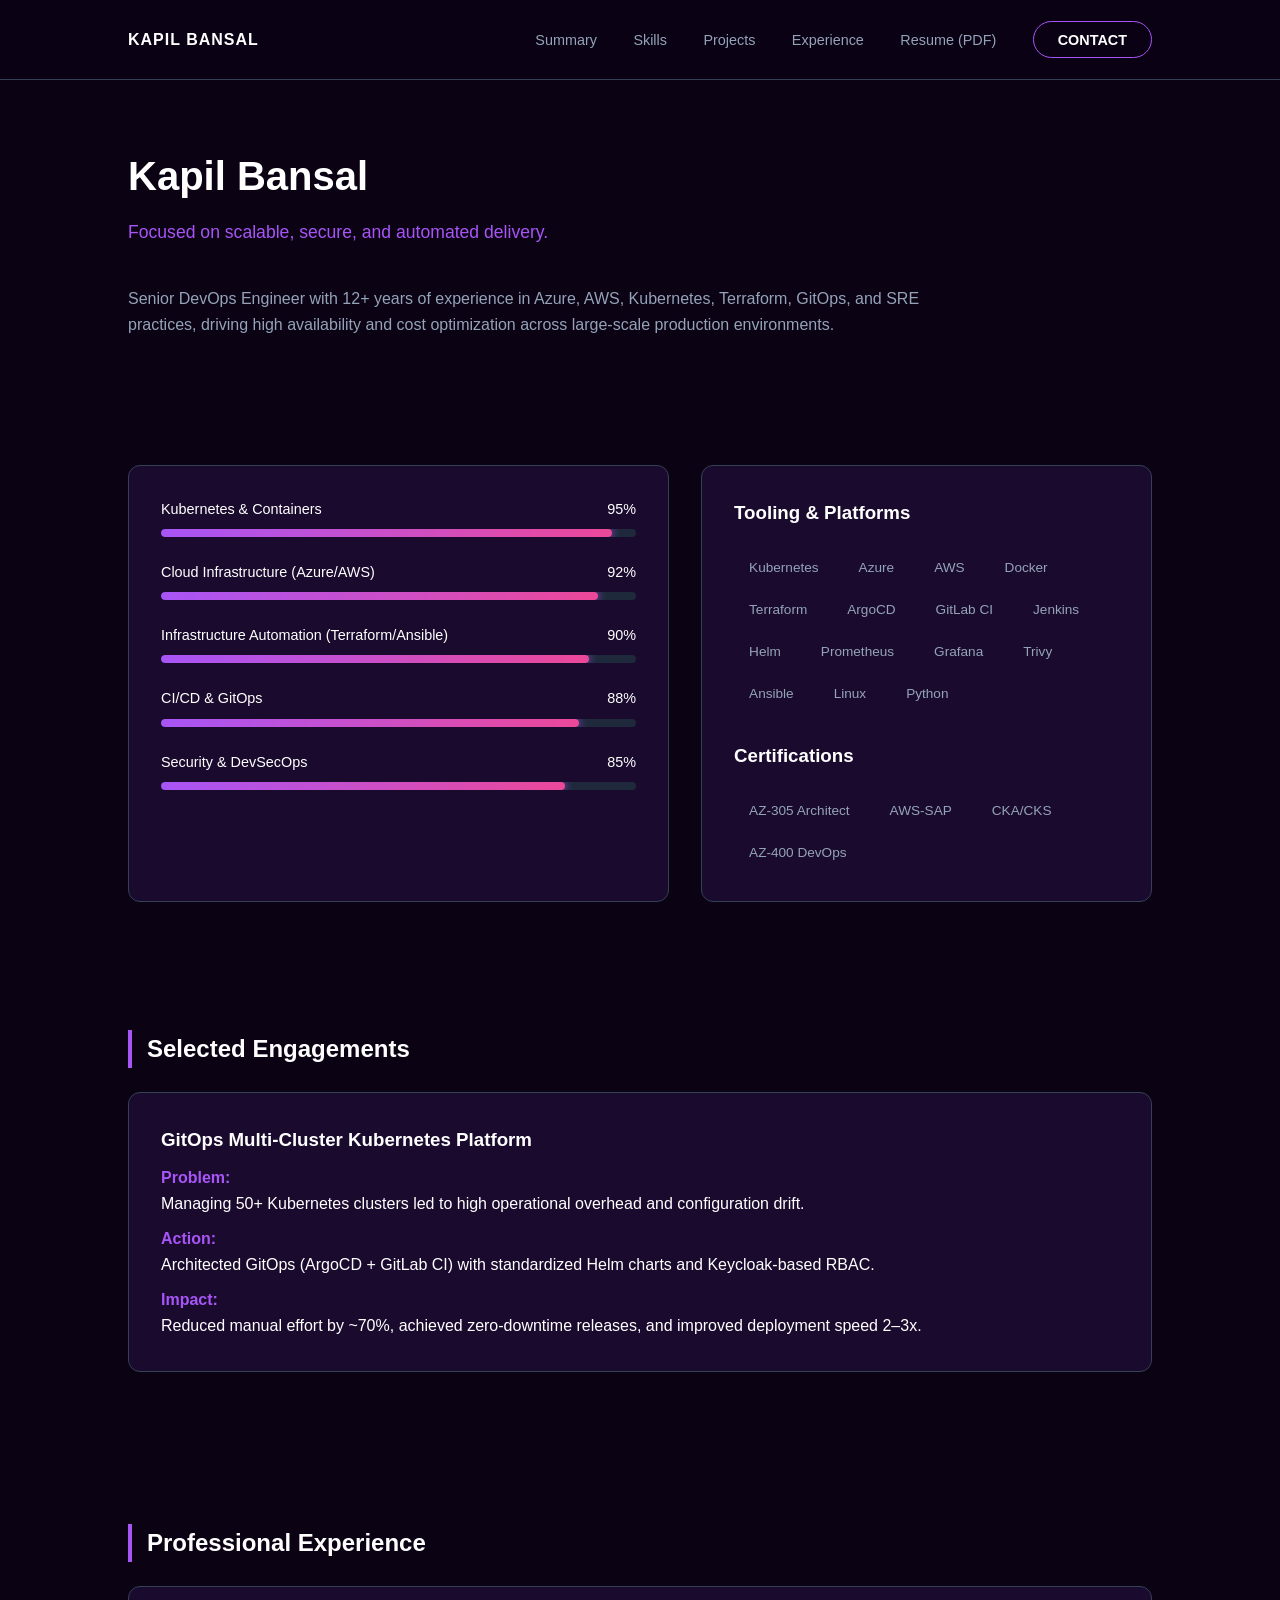
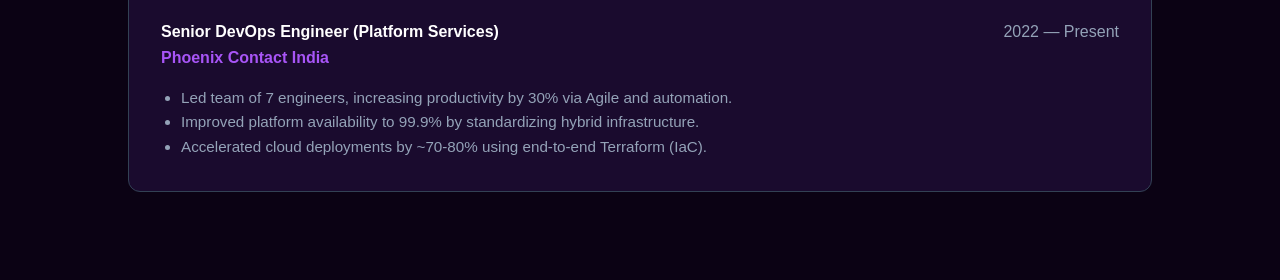
==== index.html @ 5fe54c6f "Update index.html" ====
<!DOCTYPE html>
<html lang="en">
<head>
    <meta charset="UTF-8">
    <meta name="viewport" content="width=device-width, initial-scale=1.0">
    <title>Kapil Bansal | Senior DevOps Portfolio</title>
    <style>
        :root {
            --bg: #0b0214; /* Deep Purple Black */
            --card-bg: #1a0b2e;
            --accent: #a855f7; /* Vibrant Purple */
            --text: #ffffff;
            --muted: #94a3b8;
            --border: #334155;
            --bar-bg: #1e293b;
        }

        * { box-sizing: border-box; margin: 0; padding: 0; }
        html { scroll-behavior: smooth; }
        body { font-family: 'Segoe UI', Roboto, Helvetica, sans-serif; background-color: var(--bg); color: var(--text); line-height: 1.6; padding-top: 80px; }

        /* Navigation */
        nav { 
            position: fixed; top: 0; width: 100%; height: 80px; 
            background: rgba(11, 2, 20, 0.8); border-bottom: 1px solid var(--border);
            display: flex; justify-content: space-between; align-items: center;
            padding: 0 10%; z-index: 1000; backdrop-filter: blur(10px);
        }
        .nav-links a { text-decoration: none; color: var(--muted); margin-left: 2rem; font-size: 0.9rem; transition: 0.3s; }
        .nav-links a:hover { color: var(--accent); }
        .contact-btn { border: 1px solid var(--accent); color: white !important; padding: 0.6rem 1.5rem; border-radius: 50px; font-weight: 600; text-decoration: none; }

        section { padding: 4rem 10%; max-width: 1400px; margin: auto; }

        /* Hero */
        .hero h1 { font-size: 2.5rem; font-weight: 700; margin-bottom: 10px; }
        .hero p { color: var(--accent); font-size: 1.1rem; margin-bottom: 40px; }

        /* Skills Dashboard Layout */
        .skills-container { display: grid; grid-template-columns: 1.2fr 1fr; gap: 2rem; }
        
        /* Progress Bars */
        .skill-box { background: var(--card-bg); padding: 2rem; border-radius: 12px; border: 1px solid var(--border); }
        .skill-item { margin-bottom: 1.5rem; }
        .skill-label { display: flex; justify-content: space-between; margin-bottom: 8px; font-size: 0.9rem; }
        .progress-bg { background: var(--bar-bg); height: 8px; border-radius: 10px; width: 100%; overflow: hidden; }
        .progress-fill { background: linear-gradient(90deg, var(--accent), #ec4899); height: 100%; border-radius: 10px; box-shadow: 0 0 10px var(--accent); }

        /* Tooling Cloud */
        .tooling-box { background: var(--card-bg); padding: 2rem; border-radius: 12px; border: 1px solid var(--border); }
        .tool-grid { display: flex; flex-wrap: wrap; gap: 10px; margin-top: 1.5rem; }
        .tool-tag { padding: 5px 15px; border-radius: 4px; font-size: 0.85rem; color: var(--muted); }

        /* Experience & Projects */
        .section-title { font-size: 1.5rem; margin-bottom: 1.5rem; border-left: 4px solid var(--accent); padding-left: 15px; }
        .card { background: var(--card-bg); border: 1px solid var(--border); padding: 2rem; border-radius: 12px; margin-bottom: 1.5rem; }
        .exp-header { display: flex; justify-content: space-between; align-items: baseline; }
        .company { color: var(--accent); font-weight: 600; margin-bottom: 1rem; display: block; }
        .pai-label { font-weight: bold; color: var(--accent); margin-top: 10px; display: block; }

        /* Modal / Contact Overlay */
        .modal { position: fixed; top: 0; left: 0; width: 100%; height: 100%; background: rgba(0,0,0,0.9); display: none; z-index: 2000; align-items: center; justify-content: center; backdrop-filter: blur(5px); }
        .modal:target { display: flex; }
        .modal-content { background: var(--card-bg); padding: 3rem; border-radius: 20px; border: 1px solid var(--accent); text-align: center; }
        .close-btn { color: white; text-decoration: none; font-size: 2rem; position: absolute; top: 20px; right: 20px; }

        @media (max-width: 900px) { .skills-container { grid-template-columns: 1fr; } }
    </style>
</head>
<body>

    <nav>
        <div class="nav-brand" style="font-weight: 800; letter-spacing: 1px;">KAPIL BANSAL</div>
        <div class="nav-links">
            <a href="#summary">Summary</a>
            <a href="#skills">Skills</a>
            <a href="#projects">Projects</a>
            <a href="#experience">Experience</a>
            <a href="./Kapil_DevOps_Resume_Apr26.pdf" download>Resume (PDF)</a>
            <a href="#contact" class="contact-btn">CONTACT</a>
        </div>
    </nav>

    <section id="summary" class="hero">
        <h1>Kapil Bansal</h1>
        <p>Focused on scalable, secure, and automated delivery.</p>
        <div style="max-width: 800px; color: var(--muted);">
            Senior DevOps Engineer with 12+ years of experience in Azure, AWS, Kubernetes, Terraform, GitOps, and SRE practices, driving high availability and cost optimization across large-scale production environments.
        </div>
    </section>

    <section id="skills">
        <div class="skills-container">
            <!-- Skill Bars -->
            <div class="skill-box">
                <div class="skill-item">
                    <div class="skill-label"><span>Kubernetes & Containers</span><span>95%</span></div>
                    <div class="progress-bg"><div class="progress-fill" style="width: 95%;"></div></div>
                </div>
                <div class="skill-item">
                    <div class="skill-label"><span>Cloud Infrastructure (Azure/AWS)</span><span>92%</span></div>
                    <div class="progress-bg"><div class="progress-fill" style="width: 92%;"></div></div>
                </div>
                <div class="skill-item">
                    <div class="skill-label"><span>Infrastructure Automation (Terraform/Ansible)</span><span>90%</span></div>
                    <div class="progress-bg"><div class="progress-fill" style="width: 90%;"></div></div>
                </div>
                <div class="skill-item">
                    <div class="skill-label"><span>CI/CD & GitOps</span><span>88%</span></div>
                    <div class="progress-bg"><div class="progress-fill" style="width: 88%;"></div></div>
                </div>
                <div class="skill-item">
                    <div class="skill-label"><span>Security & DevSecOps</span><span>85%</span></div>
                    <div class="progress-bg"><div class="progress-fill" style="width: 85%;"></div></div>
                </div>
            </div>

            <!-- Tooling & Platforms -->
            <div class="tooling-box">
                <h3>Tooling & Platforms</h3>
                <div class="tool-grid">
                    <span class="tool-tag">Kubernetes</span> <span class="tool-tag">Azure</span> <span class="tool-tag">AWS</span>
                    <span class="tool-tag">Docker</span> <span class="tool-tag">Terraform</span> <span class="tool-tag">ArgoCD</span>
                    <span class="tool-tag">GitLab CI</span> <span class="tool-tag">Jenkins</span> <span class="tool-tag">Helm</span>
                    <span class="tool-tag">Prometheus</span> <span class="tool-tag">Grafana</span> <span class="tool-tag">Trivy</span>
                    <span class="tool-tag">Ansible</span> <span class="tool-tag">Linux</span> <span class="tool-tag">Python</span>
                </div>
                <h3 style="margin-top: 2rem;">Certifications</h3>
                <div class="tool-grid">
                    <span class="tool-tag">AZ-305 Architect</span> <span class="tool-tag">AWS-SAP</span>
                    <span class="tool-tag">CKA/CKS</span> <span class="tool-tag">AZ-400 DevOps</span>
                </div>
            </div>
        </div>
    </section>

    <section id="projects">
        <h2 class="section-title">Selected Engagements</h2>
        <div class="card">
            <h3>GitOps Multi-Cluster Kubernetes Platform</h3>
            <span class="pai-label">Problem:</span> Managing 50+ Kubernetes clusters led to high operational overhead and configuration drift.
            <span class="pai-label">Action:</span> Architected GitOps (ArgoCD + GitLab CI) with standardized Helm charts and Keycloak-based RBAC.
            <span class="pai-label">Impact:</span> Reduced manual effort by ~70%, achieved zero-downtime releases, and improved deployment speed 2–3x.
        </div>
    </section>

    <section id="experience">
        <h2 class="section-title">Professional Experience</h2>
        <div class="card">
            <div class="exp-header">
                <strong>Senior DevOps Engineer (Platform Services)</strong>
                <span style="color: var(--muted);">2022 — Present</span>
            </div>
            <span class="company">Phoenix Contact India</span>
            <ul style="margin-left: 20px; color: var(--muted); font-size: 0.95rem;">
                <li>Led team of 7 engineers, increasing productivity by 30% via Agile and automation.</li>
                <li>Improved platform availability to 99.9% by standardizing hybrid infrastructure.</li>
                <li>Accelerated cloud deployments by ~70-80% using end-to-end Terraform (IaC).</li>
            </ul>
        </div>
    </section>

    <!-- Contact Modal -->
    <div id="contact" class="modal">
        <div class="modal-content">
            <a href="#skills" class="close-btn">&times;</a>
            <h2 style="margin-bottom: 1.5rem;">Contact Details</h2>
            <p>Email: <a href="mailto:Kapilbansal380@gmail.com" style="color: var(--accent);">Kapilbansal380@gmail.com</a></p>
            <p>Phone: <a href="tel:+919999621736" style="color: var(--accent);">+91 99996 21736</a></p>
            <p>LinkedIn: <a href="https://linkedin.com" target="_blank" style="color: var(--accent);">View Profile</a></p>
        </div>
    </div>

</body>
</html>
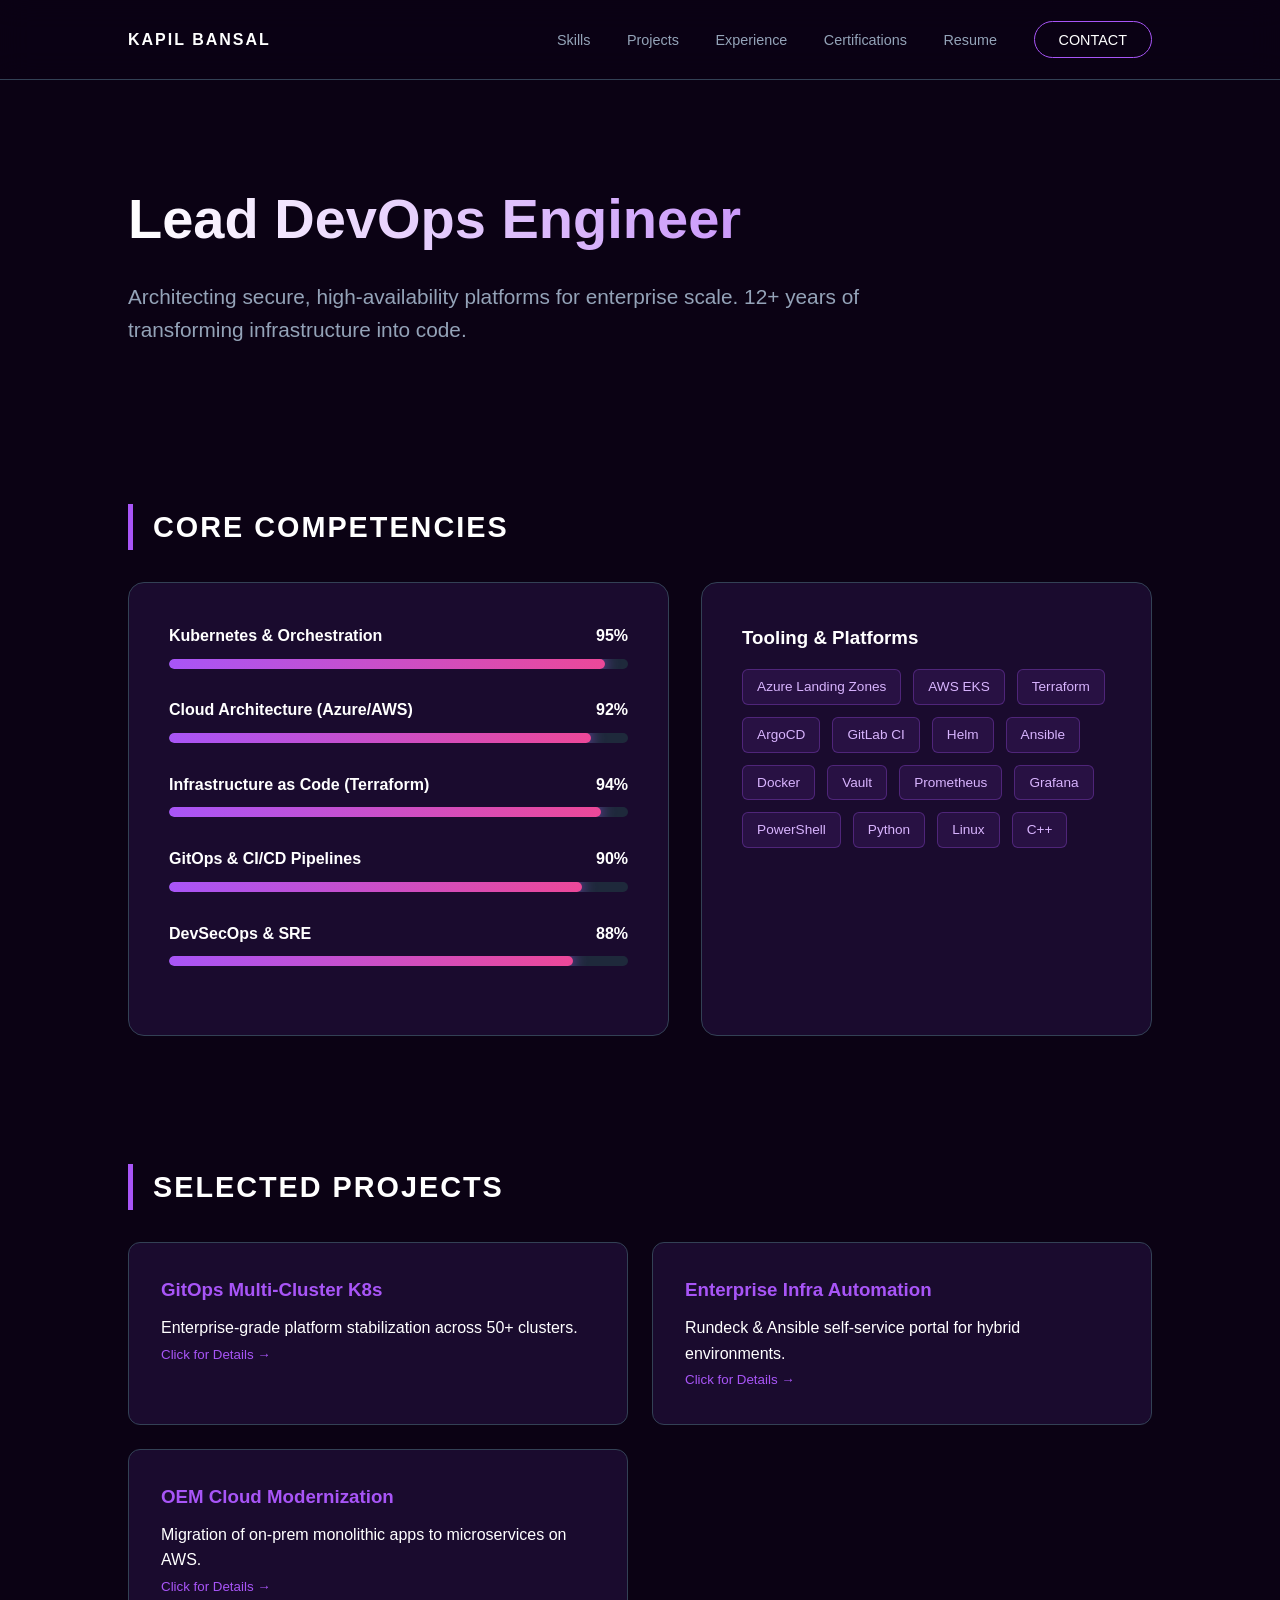
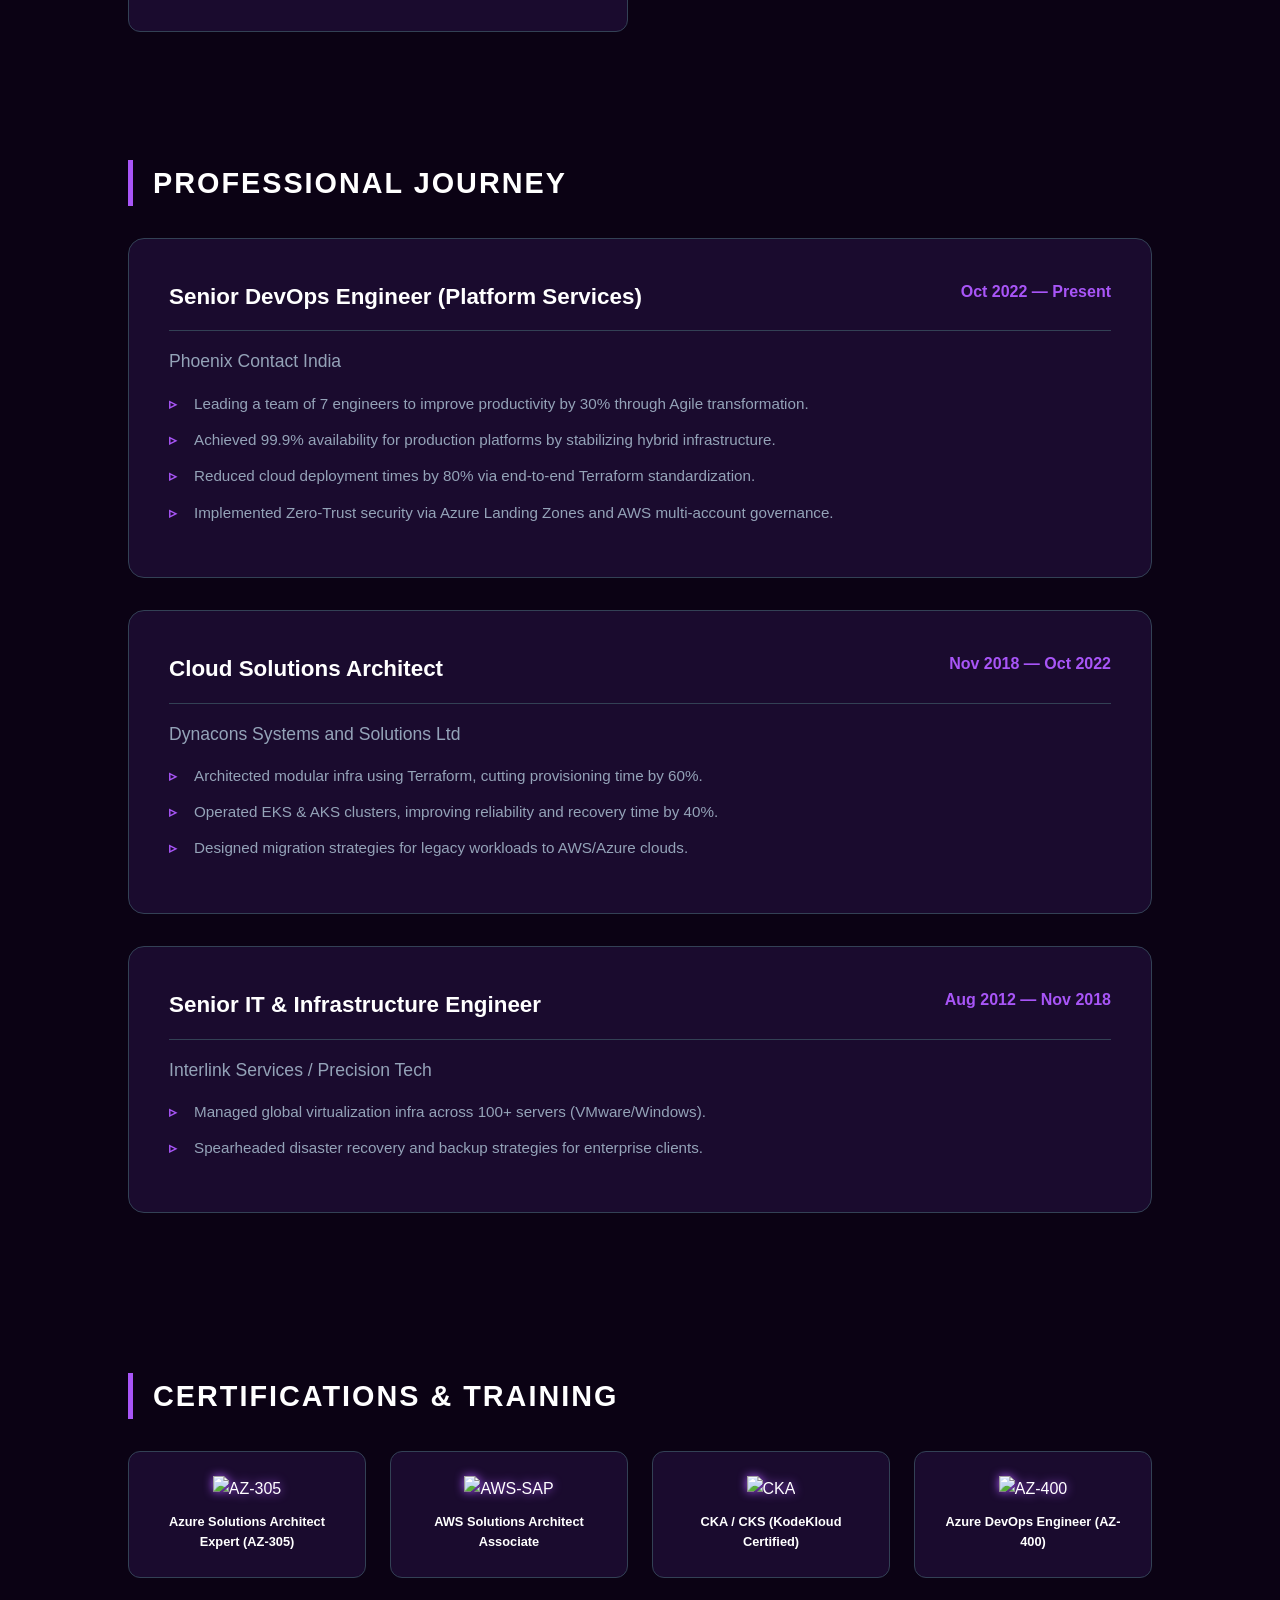
==== commit 5aa08728: "Update index.html" ====
--- a/index.html
+++ b/index.html
@@ -3,12 +3,12 @@
 <head>
     <meta charset="UTF-8">
     <meta name="viewport" content="width=device-width, initial-scale=1.0">
-    <title>Kapil Bansal | Senior DevOps Portfolio</title>
+    <title>Kapil Bansal | Senior DevOps Engineer Portfolio</title>
     <style>
         :root {
-            --bg: #0b0214; /* Deep Purple Black */
+            --bg: #0b0214;
             --card-bg: #1a0b2e;
-            --accent: #a855f7; /* Vibrant Purple */
+            --accent: #a855f7;
             --text: #ffffff;
             --muted: #94a3b8;
             --border: #334155;
@@ -17,159 +17,300 @@
 
         * { box-sizing: border-box; margin: 0; padding: 0; }
         html { scroll-behavior: smooth; }
-        body { font-family: 'Segoe UI', Roboto, Helvetica, sans-serif; background-color: var(--bg); color: var(--text); line-height: 1.6; padding-top: 80px; }
-
-        /* Navigation */
+        body { font-family: 'Segoe UI', Roboto, sans-serif; background-color: var(--bg); color: var(--text); line-height: 1.6; padding-top: 80px; overflow-x: hidden; }
+
+        /* Navbar */
         nav { 
             position: fixed; top: 0; width: 100%; height: 80px; 
-            background: rgba(11, 2, 20, 0.8); border-bottom: 1px solid var(--border);
+            background: rgba(11, 2, 20, 0.9); border-bottom: 1px solid var(--border);
             display: flex; justify-content: space-between; align-items: center;
-            padding: 0 10%; z-index: 1000; backdrop-filter: blur(10px);
-        }
-        .nav-links a { text-decoration: none; color: var(--muted); margin-left: 2rem; font-size: 0.9rem; transition: 0.3s; }
+            padding: 0 10%; z-index: 1000; backdrop-filter: blur(15px);
+        }
+        .nav-links a { text-decoration: none; color: var(--muted); margin-left: 2rem; font-size: 0.9rem; transition: 0.3s; font-weight: 500; }
         .nav-links a:hover { color: var(--accent); }
-        .contact-btn { border: 1px solid var(--accent); color: white !important; padding: 0.6rem 1.5rem; border-radius: 50px; font-weight: 600; text-decoration: none; }
+        .contact-btn { border: 1px solid var(--accent); color: white !important; padding: 0.6rem 1.5rem; border-radius: 50px; font-weight: 600; text-decoration: none; transition: 0.3s; }
+        .contact-btn:hover { background: var(--accent); box-shadow: 0 0 15px var(--accent); }
 
         section { padding: 4rem 10%; max-width: 1400px; margin: auto; }
+        .section-title { font-size: 1.8rem; margin-bottom: 2rem; border-left: 5px solid var(--accent); padding-left: 20px; text-transform: uppercase; letter-spacing: 2px; }
 
         /* Hero */
-        .hero h1 { font-size: 2.5rem; font-weight: 700; margin-bottom: 10px; }
-        .hero p { color: var(--accent); font-size: 1.1rem; margin-bottom: 40px; }
-
-        /* Skills Dashboard Layout */
+        .hero { min-height: 40vh; display: flex; flex-direction: column; justify-content: center; }
+        .hero h1 { font-size: 3.5rem; font-weight: 800; background: linear-gradient(to right, #fff, var(--accent)); -webkit-background-clip: text; -webkit-text-fill-color: transparent; }
+        .hero p { color: var(--muted); font-size: 1.3rem; max-width: 800px; margin-top: 1rem; }
+
+        /* Skills & Tooling (Exact UI from Image) */
         .skills-container { display: grid; grid-template-columns: 1.2fr 1fr; gap: 2rem; }
-        
-        /* Progress Bars */
-        .skill-box { background: var(--card-bg); padding: 2rem; border-radius: 12px; border: 1px solid var(--border); }
-        .skill-item { margin-bottom: 1.5rem; }
-        .skill-label { display: flex; justify-content: space-between; margin-bottom: 8px; font-size: 0.9rem; }
-        .progress-bg { background: var(--bar-bg); height: 8px; border-radius: 10px; width: 100%; overflow: hidden; }
-        .progress-fill { background: linear-gradient(90deg, var(--accent), #ec4899); height: 100%; border-radius: 10px; box-shadow: 0 0 10px var(--accent); }
-
-        /* Tooling Cloud */
-        .tooling-box { background: var(--card-bg); padding: 2rem; border-radius: 12px; border: 1px solid var(--border); }
-        .tool-grid { display: flex; flex-wrap: wrap; gap: 10px; margin-top: 1.5rem; }
-        .tool-tag { padding: 5px 15px; border-radius: 4px; font-size: 0.85rem; color: var(--muted); }
-
-        /* Experience & Projects */
-        .section-title { font-size: 1.5rem; margin-bottom: 1.5rem; border-left: 4px solid var(--accent); padding-left: 15px; }
-        .card { background: var(--card-bg); border: 1px solid var(--border); padding: 2rem; border-radius: 12px; margin-bottom: 1.5rem; }
-        .exp-header { display: flex; justify-content: space-between; align-items: baseline; }
-        .company { color: var(--accent); font-weight: 600; margin-bottom: 1rem; display: block; }
-        .pai-label { font-weight: bold; color: var(--accent); margin-top: 10px; display: block; }
-
-        /* Modal / Contact Overlay */
-        .modal { position: fixed; top: 0; left: 0; width: 100%; height: 100%; background: rgba(0,0,0,0.9); display: none; z-index: 2000; align-items: center; justify-content: center; backdrop-filter: blur(5px); }
-        .modal:target { display: flex; }
-        .modal-content { background: var(--card-bg); padding: 3rem; border-radius: 20px; border: 1px solid var(--accent); text-align: center; }
-        .close-btn { color: white; text-decoration: none; font-size: 2rem; position: absolute; top: 20px; right: 20px; }
-
-        @media (max-width: 900px) { .skills-container { grid-template-columns: 1fr; } }
+        .skill-box, .tooling-box { background: var(--card-bg); padding: 2.5rem; border-radius: 16px; border: 1px solid var(--border); transition: 0.3s; }
+        .skill-item { margin-bottom: 1.8rem; }
+        .skill-label { display: flex; justify-content: space-between; margin-bottom: 10px; font-weight: 600; }
+        .progress-bg { background: var(--bar-bg); height: 10px; border-radius: 20px; overflow: hidden; }
+        .progress-fill { background: linear-gradient(90deg, var(--accent), #ec4899); height: 100%; border-radius: 20px; width: 0; transition: width 1.5s cubic-bezier(0.1, 0.5, 0.5, 1); box-shadow: 0 0 15px var(--accent); }
+        .tool-grid { display: flex; flex-wrap: wrap; gap: 12px; margin-top: 1rem; }
+        .tool-tag { padding: 6px 14px; background: rgba(168, 85, 247, 0.1); border: 1px solid rgba(168, 85, 247, 0.3); border-radius: 6px; font-size: 0.85rem; color: #d8b4fe; }
+
+        /* Certification Badges */
+        .cert-badge-grid { display: grid; grid-template-columns: repeat(auto-fit, minmax(150px, 1fr)); gap: 1.5rem; margin-top: 2rem; }
+        .cert-card { background: var(--card-bg); border: 1px solid var(--border); padding: 1.5rem; border-radius: 12px; text-align: center; transition: 0.3s; }
+        .cert-card:hover { border-color: var(--accent); transform: translateY(-5px); }
+        .cert-card img { width: 80px; height: 80px; margin-bottom: 10px; object-fit: contain; filter: drop-shadow(0 0 5px var(--accent)); }
+        .cert-card p { font-size: 0.8rem; font-weight: 700; }
+
+        /* Projects List */
+        .project-list { display: grid; grid-template-columns: repeat(auto-fit, minmax(350px, 1fr)); gap: 1.5rem; }
+        .project-card { background: var(--card-bg); border: 1px solid var(--border); padding: 2rem; border-radius: 12px; cursor: pointer; transition: 0.3s; }
+        .project-card:hover { border-color: var(--accent); background: rgba(168, 85, 247, 0.05); }
+        .project-card h3 { color: var(--accent); margin-bottom: 10px; }
+
+        /* Experience */
+        .exp-item { background: var(--card-bg); border: 1px solid var(--border); padding: 2.5rem; border-radius: 16px; margin-bottom: 2rem; }
+        .exp-header { display: flex; justify-content: space-between; flex-wrap: wrap; border-bottom: 1px solid var(--border); padding-bottom: 1rem; margin-bottom: 1rem; }
+        .exp-role { font-size: 1.4rem; font-weight: 700; color: #fff; }
+        .exp-date { color: var(--accent); font-weight: 600; }
+        .exp-company { font-size: 1.1rem; color: var(--muted); margin-bottom: 1rem; display: block; }
+        .exp-bullets { list-style: none; }
+        .exp-bullets li { position: relative; padding-left: 25px; margin-bottom: 12px; color: var(--muted); font-size: 0.95rem; }
+        .exp-bullets li::before { content: "▹"; position: absolute; left: 0; color: var(--accent); font-weight: bold; }
+
+        /* Project Detailed Modal */
+        .modal { position: fixed; top: 0; left: 0; width: 100%; height: 100%; background: rgba(0,0,0,0.95); display: none; z-index: 2000; align-items: center; justify-content: center; backdrop-filter: blur(10px); }
+        .modal.active { display: flex; }
+        .modal-content { background: var(--card-bg); width: 90%; max-width: 800px; padding: 4rem; border-radius: 24px; border: 1px solid var(--accent); position: relative; max-height: 90vh; overflow-y: auto; }
+        .close-btn { position: absolute; top: 30px; right: 30px; font-size: 2.5rem; color: var(--muted); cursor: pointer; transition: 0.3s; }
+        .close-btn:hover { color: #fff; }
+        .pai-box { margin-top: 2rem; }
+        .pai-tag { font-weight: 800; color: var(--accent); text-transform: uppercase; font-size: 0.8rem; letter-spacing: 1px; display: block; margin-top: 1.5rem; }
+
+        @media (max-width: 900px) { .skills-container { grid-template-columns: 1fr; } .hero h1 { font-size: 2.5rem; } }
     </style>
 </head>
 <body>
 
     <nav>
-        <div class="nav-brand" style="font-weight: 800; letter-spacing: 1px;">KAPIL BANSAL</div>
+        <div class="nav-brand" style="font-weight: 900; letter-spacing: 2px; color: #fff;">KAPIL BANSAL</div>
         <div class="nav-links">
-            <a href="#summary">Summary</a>
             <a href="#skills">Skills</a>
             <a href="#projects">Projects</a>
             <a href="#experience">Experience</a>
-            <a href="./Kapil_DevOps_Resume_Apr26.pdf" download>Resume (PDF)</a>
-            <a href="#contact" class="contact-btn">CONTACT</a>
+            <a href="#certs">Certifications</a>
+            <a href="./Kapil_DevOps_Resume_Apr26.pdf" download>Resume</a>
+            <a href="#contact" class="contact-btn" onclick="toggleModal('contact-modal')">CONTACT</a>
         </div>
     </nav>
 
-    <section id="summary" class="hero">
-        <h1>Kapil Bansal</h1>
-        <p>Focused on scalable, secure, and automated delivery.</p>
-        <div style="max-width: 800px; color: var(--muted);">
-            Senior DevOps Engineer with 12+ years of experience in Azure, AWS, Kubernetes, Terraform, GitOps, and SRE practices, driving high availability and cost optimization across large-scale production environments.
-        </div>
-    </section>
-
+    <section class="hero">
+        <h1>Lead DevOps Engineer</h1>
+        <p>Architecting secure, high-availability platforms for enterprise scale. 12+ years of transforming infrastructure into code.</p>
+    </section>
+
+    <!-- Skills & Tooling Section (Exact UI match) -->
     <section id="skills">
+        <h2 class="section-title">Core Competencies</h2>
         <div class="skills-container">
-            <!-- Skill Bars -->
             <div class="skill-box">
                 <div class="skill-item">
-                    <div class="skill-label"><span>Kubernetes & Containers</span><span>95%</span></div>
-                    <div class="progress-bg"><div class="progress-fill" style="width: 95%;"></div></div>
-                </div>
-                <div class="skill-item">
-                    <div class="skill-label"><span>Cloud Infrastructure (Azure/AWS)</span><span>92%</span></div>
-                    <div class="progress-bg"><div class="progress-fill" style="width: 92%;"></div></div>
-                </div>
-                <div class="skill-item">
-                    <div class="skill-label"><span>Infrastructure Automation (Terraform/Ansible)</span><span>90%</span></div>
-                    <div class="progress-bg"><div class="progress-fill" style="width: 90%;"></div></div>
-                </div>
-                <div class="skill-item">
-                    <div class="skill-label"><span>CI/CD & GitOps</span><span>88%</span></div>
-                    <div class="progress-bg"><div class="progress-fill" style="width: 88%;"></div></div>
-                </div>
-                <div class="skill-item">
-                    <div class="skill-label"><span>Security & DevSecOps</span><span>85%</span></div>
-                    <div class="progress-bg"><div class="progress-fill" style="width: 85%;"></div></div>
-                </div>
-            </div>
-
-            <!-- Tooling & Platforms -->
+                    <div class="skill-label"><span>Kubernetes & Orchestration</span><span>95%</span></div>
+                    <div class="progress-bg"><div class="progress-fill" data-width="95%"></div></div>
+                </div>
+                <div class="skill-item">
+                    <div class="skill-label"><span>Cloud Architecture (Azure/AWS)</span><span>92%</span></div>
+                    <div class="progress-bg"><div class="progress-fill" data-width="92%"></div></div>
+                </div>
+                <div class="skill-item">
+                    <div class="skill-label"><span>Infrastructure as Code (Terraform)</span><span>94%</span></div>
+                    <div class="progress-bg"><div class="progress-fill" data-width="94%"></div></div>
+                </div>
+                <div class="skill-item">
+                    <div class="skill-label"><span>GitOps & CI/CD Pipelines</span><span>90%</span></div>
+                    <div class="progress-bg"><div class="progress-fill" data-width="90%"></div></div>
+                </div>
+                <div class="skill-item">
+                    <div class="skill-label"><span>DevSecOps & SRE</span><span>88%</span></div>
+                    <div class="progress-bg"><div class="progress-fill" data-width="88%"></div></div>
+                </div>
+            </div>
+
             <div class="tooling-box">
                 <h3>Tooling & Platforms</h3>
                 <div class="tool-grid">
-                    <span class="tool-tag">Kubernetes</span> <span class="tool-tag">Azure</span> <span class="tool-tag">AWS</span>
-                    <span class="tool-tag">Docker</span> <span class="tool-tag">Terraform</span> <span class="tool-tag">ArgoCD</span>
-                    <span class="tool-tag">GitLab CI</span> <span class="tool-tag">Jenkins</span> <span class="tool-tag">Helm</span>
-                    <span class="tool-tag">Prometheus</span> <span class="tool-tag">Grafana</span> <span class="tool-tag">Trivy</span>
-                    <span class="tool-tag">Ansible</span> <span class="tool-tag">Linux</span> <span class="tool-tag">Python</span>
-                </div>
-                <h3 style="margin-top: 2rem;">Certifications</h3>
-                <div class="tool-grid">
-                    <span class="tool-tag">AZ-305 Architect</span> <span class="tool-tag">AWS-SAP</span>
-                    <span class="tool-tag">CKA/CKS</span> <span class="tool-tag">AZ-400 DevOps</span>
-                </div>
-            </div>
-        </div>
-    </section>
-
+                    <span class="tool-tag">Azure Landing Zones</span> <span class="tool-tag">AWS EKS</span> <span class="tool-tag">Terraform</span>
+                    <span class="tool-tag">ArgoCD</span> <span class="tool-tag">GitLab CI</span> <span class="tool-tag">Helm</span>
+                    <span class="tool-tag">Ansible</span> <span class="tool-tag">Docker</span> <span class="tool-tag">Vault</span>
+                    <span class="tool-tag">Prometheus</span> <span class="tool-tag">Grafana</span> <span class="tool-tag">PowerShell</span>
+                    <span class="tool-tag">Python</span> <span class="tool-tag">Linux</span> <span class="tool-tag">C++</span>
+                </div>
+            </div>
+        </div>
+    </section>
+
+    <!-- Projects Section -->
     <section id="projects">
-        <h2 class="section-title">Selected Engagements</h2>
-        <div class="card">
-            <h3>GitOps Multi-Cluster Kubernetes Platform</h3>
-            <span class="pai-label">Problem:</span> Managing 50+ Kubernetes clusters led to high operational overhead and configuration drift.
-            <span class="pai-label">Action:</span> Architected GitOps (ArgoCD + GitLab CI) with standardized Helm charts and Keycloak-based RBAC.
-            <span class="pai-label">Impact:</span> Reduced manual effort by ~70%, achieved zero-downtime releases, and improved deployment speed 2–3x.
-        </div>
-    </section>
-
+        <h2 class="section-title">Selected Projects</h2>
+        <div class="project-list">
+            <div class="project-card" onclick="openProject('gitops')">
+                <h3>GitOps Multi-Cluster K8s</h3>
+                <p>Enterprise-grade platform stabilization across 50+ clusters.</p>
+                <small style="color:var(--accent)">Click for Details →</small>
+            </div>
+            <div class="project-card" onclick="openProject('automation')">
+                <h3>Enterprise Infra Automation</h3>
+                <p>Rundeck & Ansible self-service portal for hybrid environments.</p>
+                <small style="color:var(--accent)">Click for Details →</small>
+            </div>
+            <div class="project-card" onclick="openProject('migration')">
+                <h3>OEM Cloud Modernization</h3>
+                <p>Migration of on-prem monolithic apps to microservices on AWS.</p>
+                <small style="color:var(--accent)">Click for Details →</small>
+            </div>
+        </div>
+    </section>
+
+    <!-- Experience Section (Complete List) -->
     <section id="experience">
-        <h2 class="section-title">Professional Experience</h2>
-        <div class="card">
+        <h2 class="section-title">Professional Journey</h2>
+        
+        <div class="exp-item">
             <div class="exp-header">
-                <strong>Senior DevOps Engineer (Platform Services)</strong>
-                <span style="color: var(--muted);">2022 — Present</span>
-            </div>
-            <span class="company">Phoenix Contact India</span>
-            <ul style="margin-left: 20px; color: var(--muted); font-size: 0.95rem;">
-                <li>Led team of 7 engineers, increasing productivity by 30% via Agile and automation.</li>
-                <li>Improved platform availability to 99.9% by standardizing hybrid infrastructure.</li>
-                <li>Accelerated cloud deployments by ~70-80% using end-to-end Terraform (IaC).</li>
+                <span class="exp-role">Senior DevOps Engineer (Platform Services)</span>
+                <span class="exp-date">Oct 2022 — Present</span>
+            </div>
+            <span class="exp-company">Phoenix Contact India</span>
+            <ul class="exp-bullets">
+                <li>Leading a team of 7 engineers to improve productivity by 30% through Agile transformation.</li>
+                <li>Achieved 99.9% availability for production platforms by stabilizing hybrid infrastructure.</li>
+                <li>Reduced cloud deployment times by 80% via end-to-end Terraform standardization.</li>
+                <li>Implemented Zero-Trust security via Azure Landing Zones and AWS multi-account governance.</li>
             </ul>
         </div>
-    </section>
-
-    <!-- Contact Modal -->
-    <div id="contact" class="modal">
+
+        <div class="exp-item">
+            <div class="exp-header">
+                <span class="exp-role">Cloud Solutions Architect</span>
+                <span class="exp-date">Nov 2018 — Oct 2022</span>
+            </div>
+            <span class="exp-company">Dynacons Systems and Solutions Ltd</span>
+            <ul class="exp-bullets">
+                <li>Architected modular infra using Terraform, cutting provisioning time by 60%.</li>
+                <li>Operated EKS & AKS clusters, improving reliability and recovery time by 40%.</li>
+                <li>Designed migration strategies for legacy workloads to AWS/Azure clouds.</li>
+            </ul>
+        </div>
+
+        <div class="exp-item">
+            <div class="exp-header">
+                <span class="exp-role">Senior IT & Infrastructure Engineer</span>
+                <span class="exp-date">Aug 2012 — Nov 2018</span>
+            </div>
+            <span class="exp-company">Interlink Services / Precision Tech</span>
+            <ul class="exp-bullets">
+                <li>Managed global virtualization infra across 100+ servers (VMware/Windows).</li>
+                <li>Spearheaded disaster recovery and backup strategies for enterprise clients.</li>
+            </ul>
+        </div>
+    </section>
+
+    <!-- Certifications Section (With Badge Placeholders) -->
+    <section id="certs">
+        <h2 class="section-title">Certifications & Training</h2>
+        <div class="cert-badge-grid">
+            <div class="cert-card">
+                <img src="https://iconify.design" alt="AZ-305"> <!-- Replace with your local badge image -->
+                <p>Azure Solutions Architect Expert (AZ-305)</p>
+            </div>
+            <div class="cert-card">
+                <img src="https://iconify.design" alt="AWS-SAP">
+                <p>AWS Solutions Architect Associate</p>
+            </div>
+            <div class="cert-card">
+                <img src="https://iconify.design" alt="CKA">
+                <p>CKA / CKS (KodeKloud Certified)</p>
+            </div>
+            <div class="cert-card">
+                <img src="https://iconify.design" alt="AZ-400">
+                <p>Azure DevOps Engineer (AZ-400)</p>
+            </div>
+        </div>
+    </section>
+
+    <!-- MODALS -->
+    <div id="project-modal" class="modal">
         <div class="modal-content">
-            <a href="#skills" class="close-btn">&times;</a>
-            <h2 style="margin-bottom: 1.5rem;">Contact Details</h2>
-            <p>Email: <a href="mailto:Kapilbansal380@gmail.com" style="color: var(--accent);">Kapilbansal380@gmail.com</a></p>
-            <p>Phone: <a href="tel:+919999621736" style="color: var(--accent);">+91 99996 21736</a></p>
-            <p>LinkedIn: <a href="https://linkedin.com" target="_blank" style="color: var(--accent);">View Profile</a></p>
+            <span class="close-btn" onclick="closeModal('project-modal')">&times;</span>
+            <div id="modal-body"></div>
         </div>
     </div>
 
+    <div id="contact-modal" class="modal">
+        <div class="modal-content">
+            <span class="close-btn" onclick="closeModal('contact-modal')">&times;</span>
+            <h2 style="margin-bottom: 2rem;">Get in Touch</h2>
+            <div style="font-size: 1.2rem; text-align: left;">
+                <p>📧 <strong>Email:</strong> Kapilbansal380@gmail.com</p>
+                <p style="margin-top: 1rem;">📞 <strong>Phone:</strong> +91 99996 21736</p>
+                <p style="margin-top: 1rem;">🔗 <strong>LinkedIn:</strong> <a href="https://linkedin.com" target="_blank" style="color:var(--accent)">View Profile</a></p>
+            </div>
+        </div>
+    </div>
+
+    <script>
+        // Skills Animation on Scroll
+        const observer = new IntersectionObserver((entries) => {
+            entries.forEach(entry => {
+                if(entry.isIntersecting) {
+                    const fill = entry.target;
+                    fill.style.width = fill.getAttribute('data-width');
+                }
+            });
+        }, { threshold: 0.5 });
+
+        document.querySelectorAll('.progress-fill').forEach(el => observer.observe(el));
+
+        // Project Data
+        const projectData = {
+            gitops: {
+                title: "GitOps Multi-Cluster Platform",
+                problem: "Managing 50+ K8s clusters led to config drift and manual deployment errors.",
+                action: "Deployed ArgoCD with GitLab CI and Blue-Green deployment patterns.",
+                impact: "70% reduction in manual effort and zero-downtime releases."
+            },
+            automation: {
+                title: "Enterprise Infra Automation",
+                problem: "Fragmented IT ops across Windows/Linux led to 80% manual overhead in patching.",
+                action: "Built Ansible + Rundeck self-service portal for standardized task execution.",
+                impact: "80% reduction in execution time and 20% savings in infrastructure costs."
+            },
+            migration: {
+                title: "OEM Cloud Modernization",
+                problem: "On-prem monolithic legacy apps were causing slow release cycles.",
+                action: "Containerized apps into Docker/Helm and migrated to EKS with Terraform.",
+                impact: "Reduced infrastructure costs by $1.2M and reached 99.99% uptime."
+            }
+        };
+
+        function openProject(key) {
+            const data = projectData[key];
+            const body = document.getElementById('modal-body');
+            body.innerHTML = `
+                <h2 style="color:var(--accent)">${data.title}</h2>
+                <div class="pai-box">
+                    <span class="pai-tag">Problem</span><p>${data.problem}</p>
+                    <span class="pai-tag">Action</span><p>${data.action}</p>
+                    <span class="pai-tag">Impact</span><p>${data.impact}</p>
+                </div>
+            `;
+            document.getElementById('project-modal').classList.add('active');
+            document.body.style.overflow = 'hidden';
+        }
+
+        function toggleModal(id) {
+            document.getElementById(id).classList.add('active');
+            document.body.style.overflow = 'hidden';
+        }
+
+        function closeModal(id) {
+            document.getElementById(id).classList.remove('active');
+            document.body.style.overflow = 'auto';
+        }
+    </script>
 </body>
 </html>
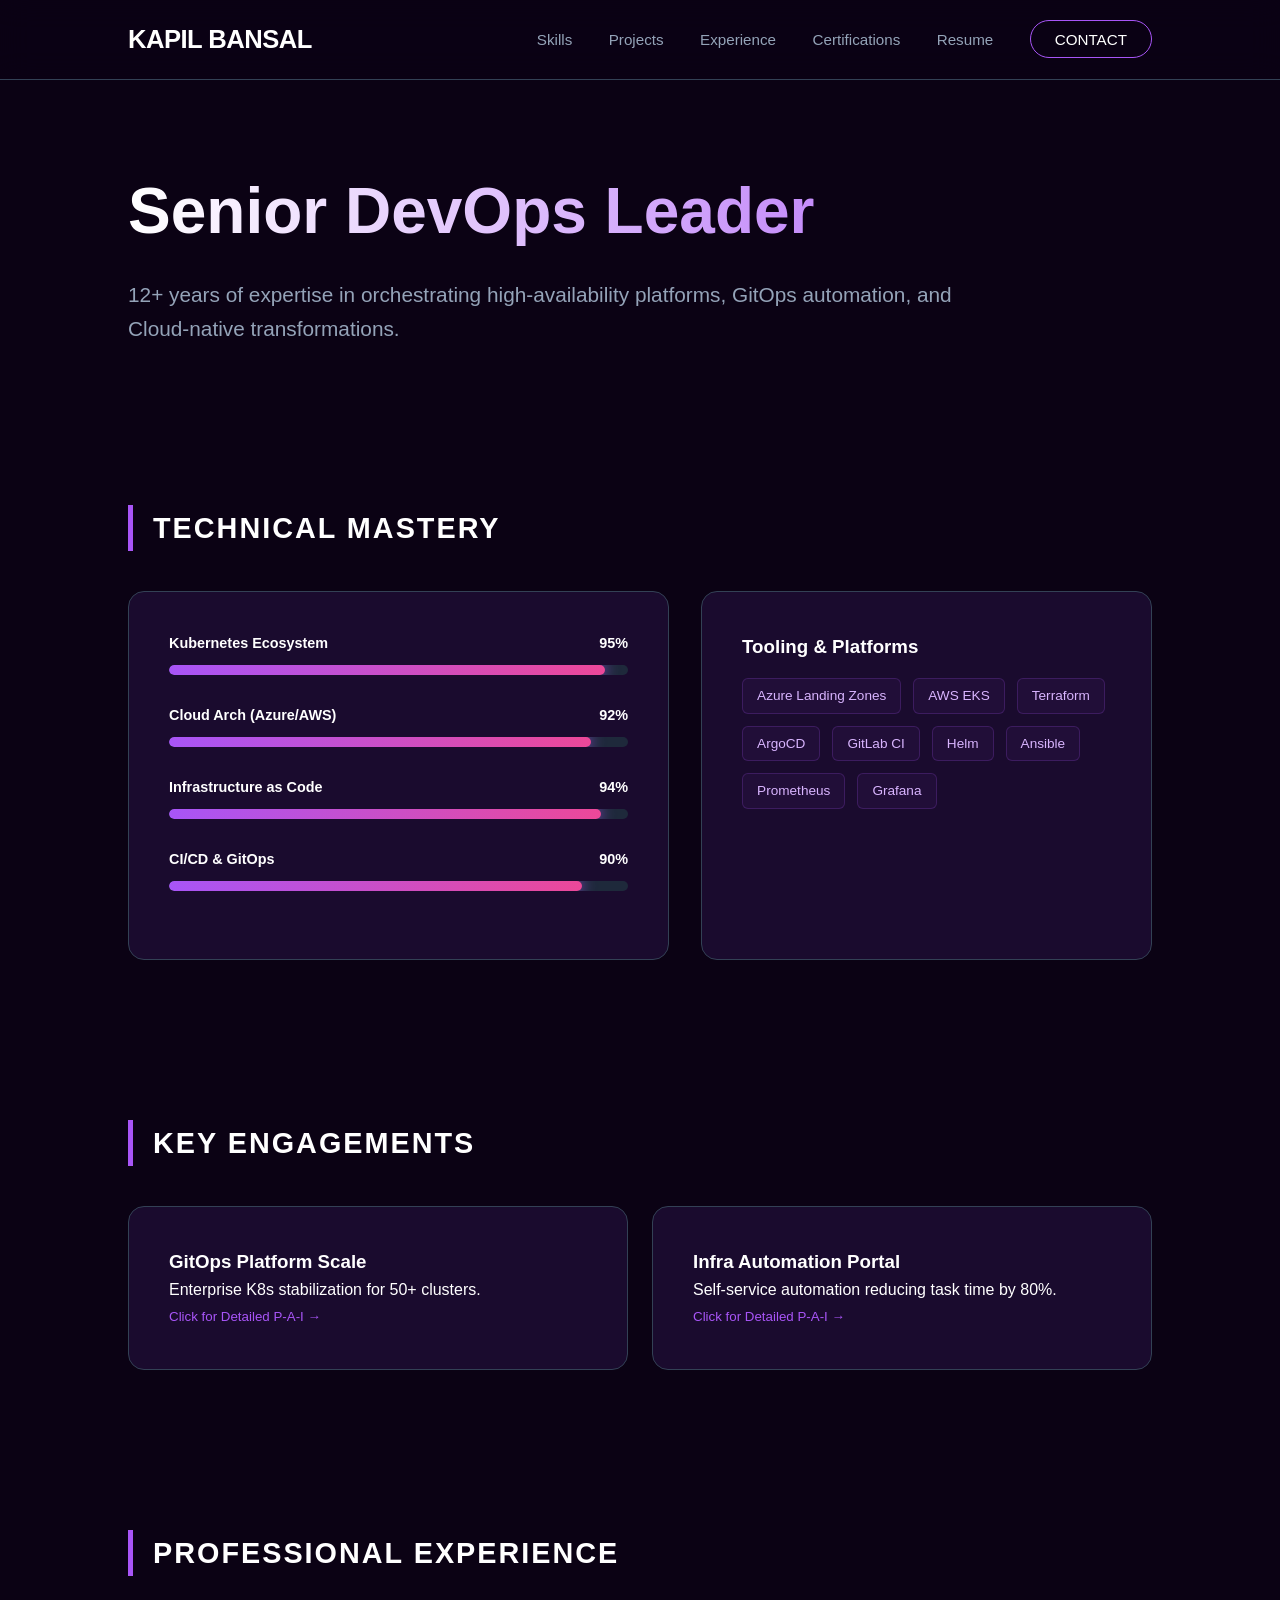
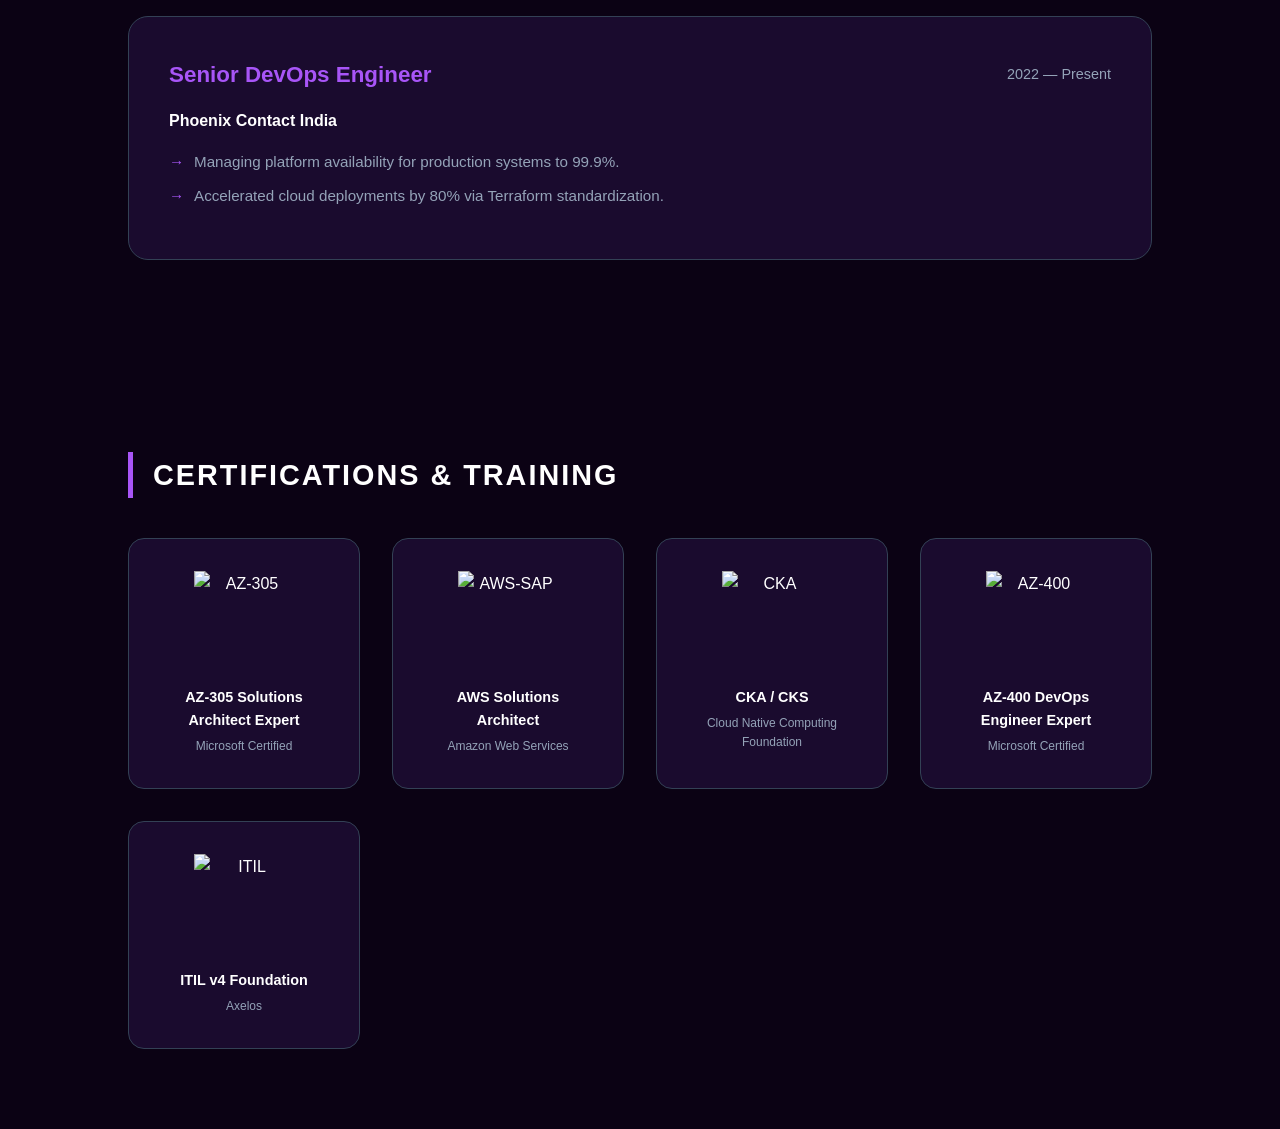
==== commit db43a178: "Update index.html" ====
--- a/index.html
+++ b/index.html
@@ -3,7 +3,7 @@
 <head>
     <meta charset="UTF-8">
     <meta name="viewport" content="width=device-width, initial-scale=1.0">
-    <title>Kapil Bansal | Senior DevOps Engineer Portfolio</title>
+    <title>Kapil Bansal | Senior DevOps Portfolio</title>
     <style>
         :root {
             --bg: #0b0214;
@@ -13,81 +13,96 @@
             --muted: #94a3b8;
             --border: #334155;
             --bar-bg: #1e293b;
+            /* Using a cohesive font stack across the entire UI */
+            --font-main: 'Inter', 'Segoe UI', Roboto, Helvetica, sans-serif;
         }
 
         * { box-sizing: border-box; margin: 0; padding: 0; }
         html { scroll-behavior: smooth; }
-        body { font-family: 'Segoe UI', Roboto, sans-serif; background-color: var(--bg); color: var(--text); line-height: 1.6; padding-top: 80px; overflow-x: hidden; }
-
-        /* Navbar */
+        body { font-family: var(--font-main); background-color: var(--bg); color: var(--text); line-height: 1.6; padding-top: 80px; overflow-x: hidden; }
+
+        /* Navbar Refinement */
         nav { 
             position: fixed; top: 0; width: 100%; height: 80px; 
             background: rgba(11, 2, 20, 0.9); border-bottom: 1px solid var(--border);
             display: flex; justify-content: space-between; align-items: center;
             padding: 0 10%; z-index: 1000; backdrop-filter: blur(15px);
         }
-        .nav-links a { text-decoration: none; color: var(--muted); margin-left: 2rem; font-size: 0.9rem; transition: 0.3s; font-weight: 500; }
+        /* Fixed: Large, cohesive font for the Name Logo */
+        .nav-brand { 
+            font-size: 1.6rem; 
+            font-weight: 800; 
+            letter-spacing: -0.02em; 
+            color: #fff; 
+            font-family: var(--font-main);
+            text-transform: uppercase;
+        }
+        .nav-links a { text-decoration: none; color: var(--muted); margin-left: 2rem; font-size: 0.95rem; transition: 0.3s; font-weight: 500; }
         .nav-links a:hover { color: var(--accent); }
         .contact-btn { border: 1px solid var(--accent); color: white !important; padding: 0.6rem 1.5rem; border-radius: 50px; font-weight: 600; text-decoration: none; transition: 0.3s; }
         .contact-btn:hover { background: var(--accent); box-shadow: 0 0 15px var(--accent); }
 
-        section { padding: 4rem 10%; max-width: 1400px; margin: auto; }
-        .section-title { font-size: 1.8rem; margin-bottom: 2rem; border-left: 5px solid var(--accent); padding-left: 20px; text-transform: uppercase; letter-spacing: 2px; }
+        section { padding: 5rem 10%; max-width: 1400px; margin: auto; }
+        .section-title { font-size: 1.8rem; margin-bottom: 2.5rem; border-left: 5px solid var(--accent); padding-left: 20px; text-transform: uppercase; letter-spacing: 2px; }
 
         /* Hero */
-        .hero { min-height: 40vh; display: flex; flex-direction: column; justify-content: center; }
-        .hero h1 { font-size: 3.5rem; font-weight: 800; background: linear-gradient(to right, #fff, var(--accent)); -webkit-background-clip: text; -webkit-text-fill-color: transparent; }
-        .hero p { color: var(--muted); font-size: 1.3rem; max-width: 800px; margin-top: 1rem; }
-
-        /* Skills & Tooling (Exact UI from Image) */
+        .hero h1 { font-size: clamp(2.5rem, 5vw, 4rem); font-weight: 800; background: linear-gradient(to right, #fff, var(--accent)); -webkit-background-clip: text; -webkit-text-fill-color: transparent; margin-bottom: 1rem; }
+        .hero p { color: var(--muted); font-size: 1.3rem; max-width: 850px; }
+
+        /* Skills Dashboard */
         .skills-container { display: grid; grid-template-columns: 1.2fr 1fr; gap: 2rem; }
-        .skill-box, .tooling-box { background: var(--card-bg); padding: 2.5rem; border-radius: 16px; border: 1px solid var(--border); transition: 0.3s; }
+        .skill-box, .tooling-box { background: var(--card-bg); padding: 2.5rem; border-radius: 16px; border: 1px solid var(--border); }
         .skill-item { margin-bottom: 1.8rem; }
-        .skill-label { display: flex; justify-content: space-between; margin-bottom: 10px; font-weight: 600; }
+        .skill-label { display: flex; justify-content: space-between; margin-bottom: 10px; font-weight: 600; font-size: 0.9rem; }
         .progress-bg { background: var(--bar-bg); height: 10px; border-radius: 20px; overflow: hidden; }
         .progress-fill { background: linear-gradient(90deg, var(--accent), #ec4899); height: 100%; border-radius: 20px; width: 0; transition: width 1.5s cubic-bezier(0.1, 0.5, 0.5, 1); box-shadow: 0 0 15px var(--accent); }
         .tool-grid { display: flex; flex-wrap: wrap; gap: 12px; margin-top: 1rem; }
-        .tool-tag { padding: 6px 14px; background: rgba(168, 85, 247, 0.1); border: 1px solid rgba(168, 85, 247, 0.3); border-radius: 6px; font-size: 0.85rem; color: #d8b4fe; }
-
-        /* Certification Badges */
-        .cert-badge-grid { display: grid; grid-template-columns: repeat(auto-fit, minmax(150px, 1fr)); gap: 1.5rem; margin-top: 2rem; }
-        .cert-card { background: var(--card-bg); border: 1px solid var(--border); padding: 1.5rem; border-radius: 12px; text-align: center; transition: 0.3s; }
-        .cert-card:hover { border-color: var(--accent); transform: translateY(-5px); }
-        .cert-card img { width: 80px; height: 80px; margin-bottom: 10px; object-fit: contain; filter: drop-shadow(0 0 5px var(--accent)); }
-        .cert-card p { font-size: 0.8rem; font-weight: 700; }
-
-        /* Projects List */
+        .tool-tag { padding: 6px 14px; background: rgba(168, 85, 247, 0.05); border: 1px solid rgba(168, 85, 247, 0.2); border-radius: 6px; font-size: 0.85rem; color: #d8b4fe; }
+
+        /* Certifications Full List */
+        .cert-badge-grid { display: grid; grid-template-columns: repeat(auto-fit, minmax(200px, 1fr)); gap: 2rem; margin-top: 2rem; }
+        .cert-card { 
+            background: var(--card-bg); 
+            border: 1px solid var(--border); 
+            padding: 2rem; 
+            border-radius: 16px; 
+            text-align: center; 
+            transition: 0.3s; 
+            display: flex;
+            flex-direction: column;
+            align-items: center;
+        }
+        .cert-card:hover { border-color: var(--accent); transform: translateY(-5px); box-shadow: 0 10px 30px rgba(0,0,0,0.5); }
+        .cert-card img { width: 100px; height: 100px; margin-bottom: 15px; object-fit: contain; }
+        .cert-card p { font-size: 0.9rem; font-weight: 700; color: #fff; }
+        .cert-card span { font-size: 0.75rem; color: var(--muted); margin-top: 5px; }
+
+        /* Projects & Experience */
         .project-list { display: grid; grid-template-columns: repeat(auto-fit, minmax(350px, 1fr)); gap: 1.5rem; }
-        .project-card { background: var(--card-bg); border: 1px solid var(--border); padding: 2rem; border-radius: 12px; cursor: pointer; transition: 0.3s; }
-        .project-card:hover { border-color: var(--accent); background: rgba(168, 85, 247, 0.05); }
-        .project-card h3 { color: var(--accent); margin-bottom: 10px; }
-
-        /* Experience */
-        .exp-item { background: var(--card-bg); border: 1px solid var(--border); padding: 2.5rem; border-radius: 16px; margin-bottom: 2rem; }
-        .exp-header { display: flex; justify-content: space-between; flex-wrap: wrap; border-bottom: 1px solid var(--border); padding-bottom: 1rem; margin-bottom: 1rem; }
-        .exp-role { font-size: 1.4rem; font-weight: 700; color: #fff; }
-        .exp-date { color: var(--accent); font-weight: 600; }
-        .exp-company { font-size: 1.1rem; color: var(--muted); margin-bottom: 1rem; display: block; }
+        .project-card { background: var(--card-bg); border: 1px solid var(--border); padding: 2.5rem; border-radius: 16px; cursor: pointer; transition: 0.3s; }
+        .project-card:hover { border-color: var(--accent); transform: scale(1.02); }
+        .exp-item { background: var(--card-bg); border: 1px solid var(--border); padding: 2.5rem; border-radius: 20px; margin-bottom: 2rem; }
+        .exp-header { display: flex; justify-content: space-between; align-items: center; margin-bottom: 1rem; }
+        .exp-role { font-size: 1.4rem; font-weight: 700; color: var(--accent); }
+        .exp-date { color: var(--muted); font-size: 0.9rem; }
+        .exp-company { font-weight: 600; color: #fff; margin-bottom: 1rem; display: block; }
         .exp-bullets { list-style: none; }
-        .exp-bullets li { position: relative; padding-left: 25px; margin-bottom: 12px; color: var(--muted); font-size: 0.95rem; }
-        .exp-bullets li::before { content: "▹"; position: absolute; left: 0; color: var(--accent); font-weight: bold; }
-
-        /* Project Detailed Modal */
+        .exp-bullets li { position: relative; padding-left: 25px; margin-bottom: 10px; color: var(--muted); font-size: 0.95rem; }
+        .exp-bullets li::before { content: "→"; position: absolute; left: 0; color: var(--accent); }
+
+        /* Modals */
         .modal { position: fixed; top: 0; left: 0; width: 100%; height: 100%; background: rgba(0,0,0,0.95); display: none; z-index: 2000; align-items: center; justify-content: center; backdrop-filter: blur(10px); }
         .modal.active { display: flex; }
-        .modal-content { background: var(--card-bg); width: 90%; max-width: 800px; padding: 4rem; border-radius: 24px; border: 1px solid var(--accent); position: relative; max-height: 90vh; overflow-y: auto; }
-        .close-btn { position: absolute; top: 30px; right: 30px; font-size: 2.5rem; color: var(--muted); cursor: pointer; transition: 0.3s; }
-        .close-btn:hover { color: #fff; }
-        .pai-box { margin-top: 2rem; }
-        .pai-tag { font-weight: 800; color: var(--accent); text-transform: uppercase; font-size: 0.8rem; letter-spacing: 1px; display: block; margin-top: 1.5rem; }
-
-        @media (max-width: 900px) { .skills-container { grid-template-columns: 1fr; } .hero h1 { font-size: 2.5rem; } }
+        .modal-content { background: var(--card-bg); width: 90%; max-width: 800px; padding: 4rem; border-radius: 24px; border: 1px solid var(--accent); position: relative; }
+        .close-btn { position: absolute; top: 30px; right: 30px; font-size: 2.5rem; color: var(--muted); cursor: pointer; }
+
+        @media (max-width: 900px) { .nav-links { display: none; } .skills-container { grid-template-columns: 1fr; } }
     </style>
 </head>
 <body>
 
     <nav>
-        <div class="nav-brand" style="font-weight: 900; letter-spacing: 2px; color: #fff;">KAPIL BANSAL</div>
+        <div class="nav-brand">KAPIL BANSAL</div>
         <div class="nav-links">
             <a href="#skills">Skills</a>
             <a href="#projects">Projects</a>
@@ -99,140 +114,111 @@
     </nav>
 
     <section class="hero">
-        <h1>Lead DevOps Engineer</h1>
-        <p>Architecting secure, high-availability platforms for enterprise scale. 12+ years of transforming infrastructure into code.</p>
-    </section>
-
-    <!-- Skills & Tooling Section (Exact UI match) -->
+        <h1>Senior DevOps Leader</h1>
+        <p>12+ years of expertise in orchestrating high-availability platforms, GitOps automation, and Cloud-native transformations.</p>
+    </section>
+
+    <!-- Skills Dashboard -->
     <section id="skills">
-        <h2 class="section-title">Core Competencies</h2>
+        <h2 class="section-title">Technical Mastery</h2>
         <div class="skills-container">
             <div class="skill-box">
                 <div class="skill-item">
-                    <div class="skill-label"><span>Kubernetes & Orchestration</span><span>95%</span></div>
+                    <div class="skill-label"><span>Kubernetes Ecosystem</span><span>95%</span></div>
                     <div class="progress-bg"><div class="progress-fill" data-width="95%"></div></div>
                 </div>
                 <div class="skill-item">
-                    <div class="skill-label"><span>Cloud Architecture (Azure/AWS)</span><span>92%</span></div>
+                    <div class="skill-label"><span>Cloud Arch (Azure/AWS)</span><span>92%</span></div>
                     <div class="progress-bg"><div class="progress-fill" data-width="92%"></div></div>
                 </div>
                 <div class="skill-item">
-                    <div class="skill-label"><span>Infrastructure as Code (Terraform)</span><span>94%</span></div>
+                    <div class="skill-label"><span>Infrastructure as Code</span><span>94%</span></div>
                     <div class="progress-bg"><div class="progress-fill" data-width="94%"></div></div>
                 </div>
                 <div class="skill-item">
-                    <div class="skill-label"><span>GitOps & CI/CD Pipelines</span><span>90%</span></div>
+                    <div class="skill-label"><span>CI/CD & GitOps</span><span>90%</span></div>
                     <div class="progress-bg"><div class="progress-fill" data-width="90%"></div></div>
                 </div>
-                <div class="skill-item">
-                    <div class="skill-label"><span>DevSecOps & SRE</span><span>88%</span></div>
-                    <div class="progress-bg"><div class="progress-fill" data-width="88%"></div></div>
-                </div>
-            </div>
-
+            </div>
             <div class="tooling-box">
                 <h3>Tooling & Platforms</h3>
                 <div class="tool-grid">
                     <span class="tool-tag">Azure Landing Zones</span> <span class="tool-tag">AWS EKS</span> <span class="tool-tag">Terraform</span>
                     <span class="tool-tag">ArgoCD</span> <span class="tool-tag">GitLab CI</span> <span class="tool-tag">Helm</span>
-                    <span class="tool-tag">Ansible</span> <span class="tool-tag">Docker</span> <span class="tool-tag">Vault</span>
-                    <span class="tool-tag">Prometheus</span> <span class="tool-tag">Grafana</span> <span class="tool-tag">PowerShell</span>
-                    <span class="tool-tag">Python</span> <span class="tool-tag">Linux</span> <span class="tool-tag">C++</span>
-                </div>
-            </div>
-        </div>
-    </section>
-
-    <!-- Projects Section -->
+                    <span class="tool-tag">Ansible</span> <span class="tool-tag">Prometheus</span> <span class="tool-tag">Grafana</span>
+                </div>
+            </div>
+        </div>
+    </section>
+
+    <!-- Projects -->
     <section id="projects">
-        <h2 class="section-title">Selected Projects</h2>
+        <h2 class="section-title">Key Engagements</h2>
         <div class="project-list">
             <div class="project-card" onclick="openProject('gitops')">
-                <h3>GitOps Multi-Cluster K8s</h3>
-                <p>Enterprise-grade platform stabilization across 50+ clusters.</p>
-                <small style="color:var(--accent)">Click for Details →</small>
+                <h3>GitOps Platform Scale</h3>
+                <p>Enterprise K8s stabilization for 50+ clusters.</p>
+                <small style="color:var(--accent)">Click for Detailed P-A-I →</small>
             </div>
             <div class="project-card" onclick="openProject('automation')">
-                <h3>Enterprise Infra Automation</h3>
-                <p>Rundeck & Ansible self-service portal for hybrid environments.</p>
-                <small style="color:var(--accent)">Click for Details →</small>
-            </div>
-            <div class="project-card" onclick="openProject('migration')">
-                <h3>OEM Cloud Modernization</h3>
-                <p>Migration of on-prem monolithic apps to microservices on AWS.</p>
-                <small style="color:var(--accent)">Click for Details →</small>
-            </div>
-        </div>
-    </section>
-
-    <!-- Experience Section (Complete List) -->
+                <h3>Infra Automation Portal</h3>
+                <p>Self-service automation reducing task time by 80%.</p>
+                <small style="color:var(--accent)">Click for Detailed P-A-I →</small>
+            </div>
+        </div>
+    </section>
+
+    <!-- Experience -->
     <section id="experience">
-        <h2 class="section-title">Professional Journey</h2>
-        
+        <h2 class="section-title">Professional Experience</h2>
         <div class="exp-item">
             <div class="exp-header">
-                <span class="exp-role">Senior DevOps Engineer (Platform Services)</span>
-                <span class="exp-date">Oct 2022 — Present</span>
+                <span class="exp-role">Senior DevOps Engineer</span>
+                <span class="exp-date">2022 — Present</span>
             </div>
             <span class="exp-company">Phoenix Contact India</span>
             <ul class="exp-bullets">
-                <li>Leading a team of 7 engineers to improve productivity by 30% through Agile transformation.</li>
-                <li>Achieved 99.9% availability for production platforms by stabilizing hybrid infrastructure.</li>
-                <li>Reduced cloud deployment times by 80% via end-to-end Terraform standardization.</li>
-                <li>Implemented Zero-Trust security via Azure Landing Zones and AWS multi-account governance.</li>
+                <li>Managing platform availability for production systems to 99.9%.</li>
+                <li>Accelerated cloud deployments by 80% via Terraform standardization.</li>
             </ul>
         </div>
-
-        <div class="exp-item">
-            <div class="exp-header">
-                <span class="exp-role">Cloud Solutions Architect</span>
-                <span class="exp-date">Nov 2018 — Oct 2022</span>
-            </div>
-            <span class="exp-company">Dynacons Systems and Solutions Ltd</span>
-            <ul class="exp-bullets">
-                <li>Architected modular infra using Terraform, cutting provisioning time by 60%.</li>
-                <li>Operated EKS & AKS clusters, improving reliability and recovery time by 40%.</li>
-                <li>Designed migration strategies for legacy workloads to AWS/Azure clouds.</li>
-            </ul>
-        </div>
-
-        <div class="exp-item">
-            <div class="exp-header">
-                <span class="exp-role">Senior IT & Infrastructure Engineer</span>
-                <span class="exp-date">Aug 2012 — Nov 2018</span>
-            </div>
-            <span class="exp-company">Interlink Services / Precision Tech</span>
-            <ul class="exp-bullets">
-                <li>Managed global virtualization infra across 100+ servers (VMware/Windows).</li>
-                <li>Spearheaded disaster recovery and backup strategies for enterprise clients.</li>
-            </ul>
-        </div>
-    </section>
-
-    <!-- Certifications Section (With Badge Placeholders) -->
+        <!-- Add more experience items as per CV -->
+    </section>
+
+    <!-- Full Certifications Gallery -->
     <section id="certs">
         <h2 class="section-title">Certifications & Training</h2>
         <div class="cert-badge-grid">
-            <div class="cert-card">
-                <img src="https://iconify.design" alt="AZ-305"> <!-- Replace with your local badge image -->
-                <p>Azure Solutions Architect Expert (AZ-305)</p>
+            <!-- Instructions: Replace the src with your actual badge images -->
+            <div class="cert-card">
+                <img src="https://iconify.design" alt="AZ-305">
+                <p>AZ-305 Solutions Architect Expert</p>
+                <span>Microsoft Certified</span>
             </div>
             <div class="cert-card">
                 <img src="https://iconify.design" alt="AWS-SAP">
-                <p>AWS Solutions Architect Associate</p>
+                <p>AWS Solutions Architect</p>
+                <span>Amazon Web Services</span>
             </div>
             <div class="cert-card">
                 <img src="https://iconify.design" alt="CKA">
-                <p>CKA / CKS (KodeKloud Certified)</p>
+                <p>CKA / CKS</p>
+                <span>Cloud Native Computing Foundation</span>
             </div>
             <div class="cert-card">
                 <img src="https://iconify.design" alt="AZ-400">
-                <p>Azure DevOps Engineer (AZ-400)</p>
-            </div>
-        </div>
-    </section>
-
-    <!-- MODALS -->
+                <p>AZ-400 DevOps Engineer Expert</p>
+                <span>Microsoft Certified</span>
+            </div>
+            <div class="cert-card">
+                <img src="https://iconify.design" alt="ITIL">
+                <p>ITIL v4 Foundation</p>
+                <span>Axelos</span>
+            </div>
+        </div>
+    </section>
+
+    <!-- Modals -->
     <div id="project-modal" class="modal">
         <div class="modal-content">
             <span class="close-btn" onclick="closeModal('project-modal')">&times;</span>
@@ -243,47 +229,29 @@
     <div id="contact-modal" class="modal">
         <div class="modal-content">
             <span class="close-btn" onclick="closeModal('contact-modal')">&times;</span>
-            <h2 style="margin-bottom: 2rem;">Get in Touch</h2>
-            <div style="font-size: 1.2rem; text-align: left;">
+            <h2>Contact Details</h2>
+            <div style="margin-top:2rem;">
                 <p>📧 <strong>Email:</strong> Kapilbansal380@gmail.com</p>
-                <p style="margin-top: 1rem;">📞 <strong>Phone:</strong> +91 99996 21736</p>
-                <p style="margin-top: 1rem;">🔗 <strong>LinkedIn:</strong> <a href="https://linkedin.com" target="_blank" style="color:var(--accent)">View Profile</a></p>
+                <p style="margin-top:1rem;">📞 <strong>Phone:</strong> +91 99996 21736</p>
+                <p style="margin-top:1rem;">🔗 <strong>LinkedIn:</strong> <a href="https://linkedin.com" target="_blank" style="color:var(--accent)">Profile Link</a></p>
             </div>
         </div>
     </div>
 
     <script>
-        // Skills Animation on Scroll
-        const observer = new IntersectionObserver((entries) => {
-            entries.forEach(entry => {
-                if(entry.isIntersecting) {
-                    const fill = entry.target;
-                    fill.style.width = fill.getAttribute('data-width');
-                }
-            });
-        }, { threshold: 0.5 });
-
-        document.querySelectorAll('.progress-fill').forEach(el => observer.observe(el));
-
-        // Project Data
+        // Data for Project Details
         const projectData = {
             gitops: {
                 title: "GitOps Multi-Cluster Platform",
-                problem: "Managing 50+ K8s clusters led to config drift and manual deployment errors.",
-                action: "Deployed ArgoCD with GitLab CI and Blue-Green deployment patterns.",
+                problem: "Managing 50+ clusters led to config drift and manual errors.",
+                action: "Implemented ArgoCD + GitLab CI with standardized Helm charts.",
                 impact: "70% reduction in manual effort and zero-downtime releases."
             },
             automation: {
                 title: "Enterprise Infra Automation",
-                problem: "Fragmented IT ops across Windows/Linux led to 80% manual overhead in patching.",
-                action: "Built Ansible + Rundeck self-service portal for standardized task execution.",
-                impact: "80% reduction in execution time and 20% savings in infrastructure costs."
-            },
-            migration: {
-                title: "OEM Cloud Modernization",
-                problem: "On-prem monolithic legacy apps were causing slow release cycles.",
-                action: "Containerized apps into Docker/Helm and migrated to EKS with Terraform.",
-                impact: "Reduced infrastructure costs by $1.2M and reached 99.99% uptime."
+                problem: "Fragmented IT ops led to slow, inconsistent server provisioning.",
+                action: "Developed Ansible + Rundeck self-service orchestration portal.",
+                impact: "80% reduction in execution time for standardized tasks."
             }
         };
 
@@ -291,26 +259,23 @@
             const data = projectData[key];
             const body = document.getElementById('modal-body');
             body.innerHTML = `
-                <h2 style="color:var(--accent)">${data.title}</h2>
-                <div class="pai-box">
-                    <span class="pai-tag">Problem</span><p>${data.problem}</p>
-                    <span class="pai-tag">Action</span><p>${data.action}</p>
-                    <span class="pai-tag">Impact</span><p>${data.impact}</p>
-                </div>
+                <h2 style="color:var(--accent); margin-bottom:1.5rem;">${data.title}</h2>
+                <p><strong>PROBLEM:</strong> ${data.problem}</p><br>
+                <p><strong>ACTION:</strong> ${data.action}</p><br>
+                <p><strong>IMPACT:</strong> ${data.impact}</p>
             `;
             document.getElementById('project-modal').classList.add('active');
             document.body.style.overflow = 'hidden';
         }
 
-        function toggleModal(id) {
-            document.getElementById(id).classList.add('active');
-            document.body.style.overflow = 'hidden';
-        }
-
-        function closeModal(id) {
-            document.getElementById(id).classList.remove('active');
-            document.body.style.overflow = 'auto';
-        }
+        function toggleModal(id) { document.getElementById(id).classList.add('active'); document.body.style.overflow = 'hidden'; }
+        function closeModal(id) { document.getElementById(id).classList.remove('active'); document.body.style.overflow = 'auto'; }
+
+        // Skill Bar Animation
+        const observer = new IntersectionObserver((entries) => {
+            entries.forEach(entry => { if(entry.isIntersecting) { entry.target.style.width = entry.target.getAttribute('data-width'); } });
+        }, { threshold: 0.5 });
+        document.querySelectorAll('.progress-fill').forEach(el => observer.observe(el));
     </script>
 </body>
 </html>
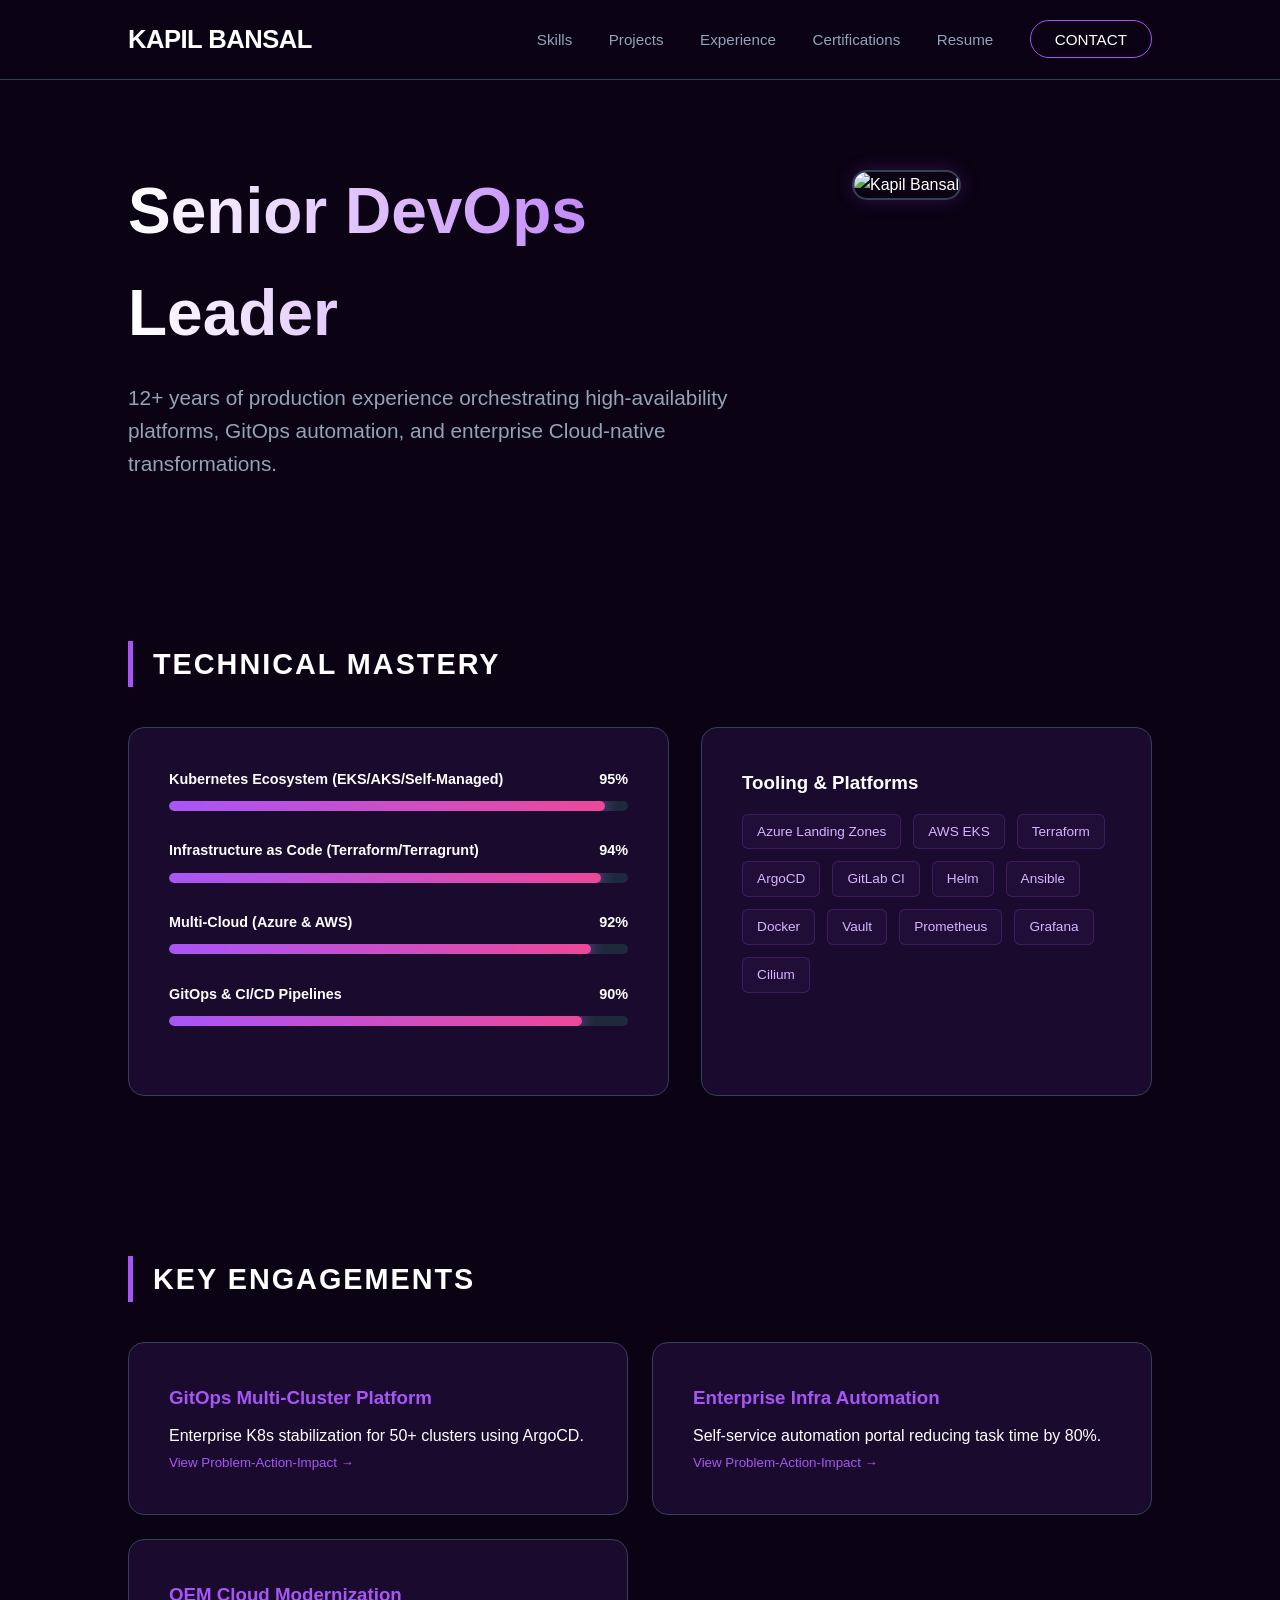
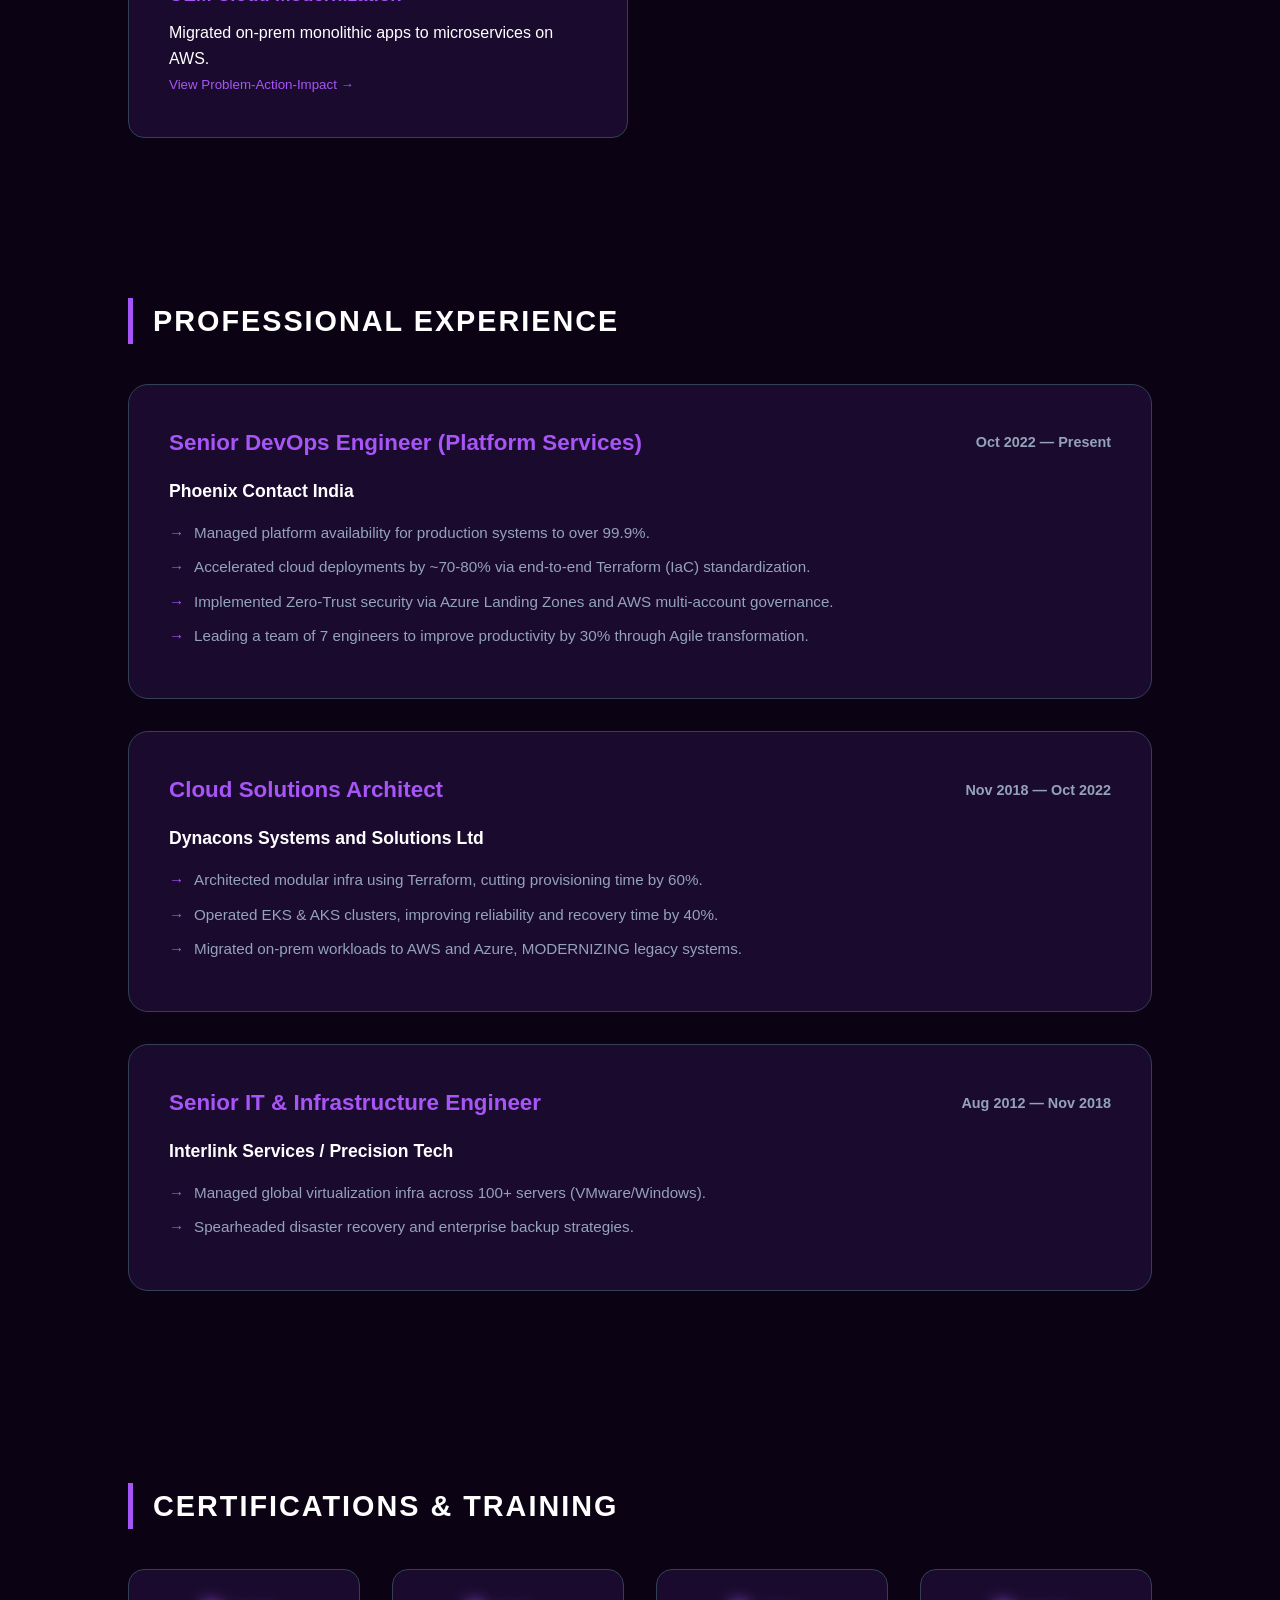
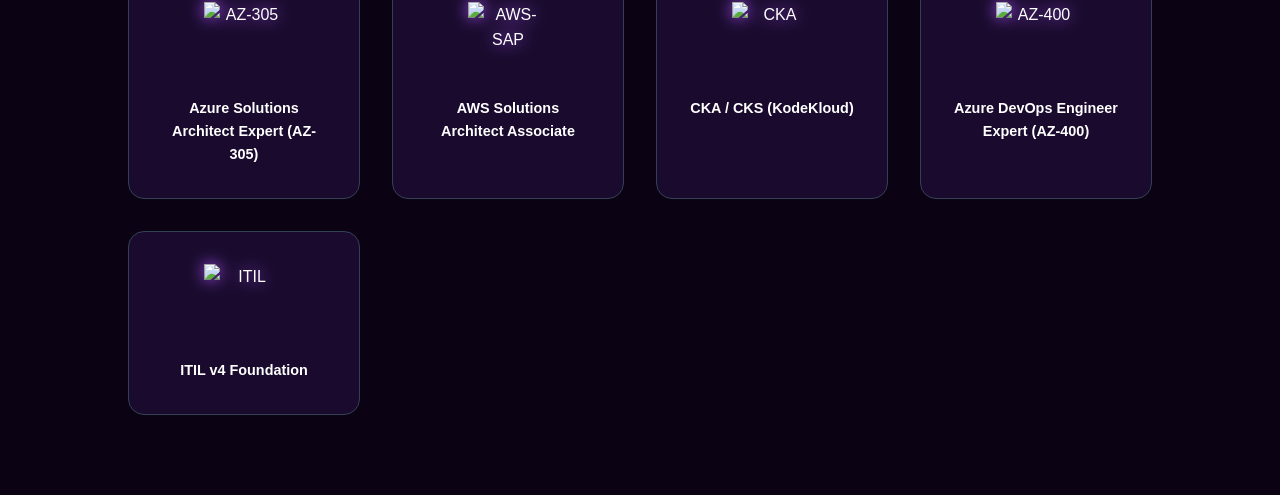
==== commit 82403f6c: "Update index.html" ====
--- a/index.html
+++ b/index.html
@@ -13,7 +13,6 @@
             --muted: #94a3b8;
             --border: #334155;
             --bar-bg: #1e293b;
-            /* Using a cohesive font stack across the entire UI */
             --font-main: 'Inter', 'Segoe UI', Roboto, Helvetica, sans-serif;
         }
 
@@ -21,20 +20,18 @@
         html { scroll-behavior: smooth; }
         body { font-family: var(--font-main); background-color: var(--bg); color: var(--text); line-height: 1.6; padding-top: 80px; overflow-x: hidden; }
 
-        /* Navbar Refinement */
+        /* Navbar */
         nav { 
             position: fixed; top: 0; width: 100%; height: 80px; 
             background: rgba(11, 2, 20, 0.9); border-bottom: 1px solid var(--border);
             display: flex; justify-content: space-between; align-items: center;
             padding: 0 10%; z-index: 1000; backdrop-filter: blur(15px);
         }
-        /* Fixed: Large, cohesive font for the Name Logo */
         .nav-brand { 
             font-size: 1.6rem; 
             font-weight: 800; 
             letter-spacing: -0.02em; 
             color: #fff; 
-            font-family: var(--font-main);
             text-transform: uppercase;
         }
         .nav-links a { text-decoration: none; color: var(--muted); margin-left: 2rem; font-size: 0.95rem; transition: 0.3s; font-weight: 500; }
@@ -42,12 +39,22 @@
         .contact-btn { border: 1px solid var(--accent); color: white !important; padding: 0.6rem 1.5rem; border-radius: 50px; font-weight: 600; text-decoration: none; transition: 0.3s; }
         .contact-btn:hover { background: var(--accent); box-shadow: 0 0 15px var(--accent); }
 
+        /* Hero with Photo */
         section { padding: 5rem 10%; max-width: 1400px; margin: auto; }
+        .hero { display: flex; align-items: center; justify-content: space-between; gap: 4rem; flex-wrap: wrap; min-height: 50vh; }
+        .hero-text { flex: 1; min-width: 320px; }
+        .hero h1 { font-size: clamp(2.5rem, 5vw, 4rem); font-weight: 800; background: linear-gradient(to right, #fff, var(--accent)); -webkit-background-clip: text; -webkit-text-fill-color: transparent; margin-bottom: 1rem; }
+        .hero p { color: var(--muted); font-size: 1.3rem; max-width: 600px; }
+        
+        .profile-container { position: relative; width: 300px; height: 300px; }
+        .profile-photo { 
+            width: 100%; height: 100%; object-fit: cover; border-radius: 24px; 
+            border: 2px solid var(--border); box-shadow: 0 0 20px rgba(168, 85, 247, 0.2); 
+            transition: 0.4s ease; 
+        }
+        .profile-photo:hover { border-color: var(--accent); transform: translateY(-5px); box-shadow: 0 0 40px rgba(168, 85, 247, 0.4); }
+
         .section-title { font-size: 1.8rem; margin-bottom: 2.5rem; border-left: 5px solid var(--accent); padding-left: 20px; text-transform: uppercase; letter-spacing: 2px; }
-
-        /* Hero */
-        .hero h1 { font-size: clamp(2.5rem, 5vw, 4rem); font-weight: 800; background: linear-gradient(to right, #fff, var(--accent)); -webkit-background-clip: text; -webkit-text-fill-color: transparent; margin-bottom: 1rem; }
-        .hero p { color: var(--muted); font-size: 1.3rem; max-width: 850px; }
 
         /* Skills Dashboard */
         .skills-container { display: grid; grid-template-columns: 1.2fr 1fr; gap: 2rem; }
@@ -59,44 +66,39 @@
         .tool-grid { display: flex; flex-wrap: wrap; gap: 12px; margin-top: 1rem; }
         .tool-tag { padding: 6px 14px; background: rgba(168, 85, 247, 0.05); border: 1px solid rgba(168, 85, 247, 0.2); border-radius: 6px; font-size: 0.85rem; color: #d8b4fe; }
 
-        /* Certifications Full List */
-        .cert-badge-grid { display: grid; grid-template-columns: repeat(auto-fit, minmax(200px, 1fr)); gap: 2rem; margin-top: 2rem; }
-        .cert-card { 
-            background: var(--card-bg); 
-            border: 1px solid var(--border); 
-            padding: 2rem; 
-            border-radius: 16px; 
-            text-align: center; 
-            transition: 0.3s; 
-            display: flex;
-            flex-direction: column;
-            align-items: center;
-        }
-        .cert-card:hover { border-color: var(--accent); transform: translateY(-5px); box-shadow: 0 10px 30px rgba(0,0,0,0.5); }
-        .cert-card img { width: 100px; height: 100px; margin-bottom: 15px; object-fit: contain; }
-        .cert-card p { font-size: 0.9rem; font-weight: 700; color: #fff; }
-        .cert-card span { font-size: 0.75rem; color: var(--muted); margin-top: 5px; }
-
-        /* Projects & Experience */
+        /* Projects */
         .project-list { display: grid; grid-template-columns: repeat(auto-fit, minmax(350px, 1fr)); gap: 1.5rem; }
         .project-card { background: var(--card-bg); border: 1px solid var(--border); padding: 2.5rem; border-radius: 16px; cursor: pointer; transition: 0.3s; }
         .project-card:hover { border-color: var(--accent); transform: scale(1.02); }
+        .project-card h3 { color: var(--accent); margin-bottom: 10px; }
+
+        /* Experience */
         .exp-item { background: var(--card-bg); border: 1px solid var(--border); padding: 2.5rem; border-radius: 20px; margin-bottom: 2rem; }
-        .exp-header { display: flex; justify-content: space-between; align-items: center; margin-bottom: 1rem; }
+        .exp-header { display: flex; justify-content: space-between; align-items: center; margin-bottom: 1rem; flex-wrap: wrap; gap: 10px; }
         .exp-role { font-size: 1.4rem; font-weight: 700; color: var(--accent); }
-        .exp-date { color: var(--muted); font-size: 0.9rem; }
-        .exp-company { font-weight: 600; color: #fff; margin-bottom: 1rem; display: block; }
+        .exp-date { color: var(--muted); font-size: 0.9rem; font-weight: 600; }
+        .exp-company { font-weight: 600; color: #fff; margin-bottom: 1rem; display: block; font-size: 1.1rem; }
         .exp-bullets { list-style: none; }
         .exp-bullets li { position: relative; padding-left: 25px; margin-bottom: 10px; color: var(--muted); font-size: 0.95rem; }
         .exp-bullets li::before { content: "→"; position: absolute; left: 0; color: var(--accent); }
 
+        /* Certifications */
+        .cert-badge-grid { display: grid; grid-template-columns: repeat(auto-fit, minmax(200px, 1fr)); gap: 2rem; margin-top: 2rem; }
+        .cert-card { background: var(--card-bg); border: 1px solid var(--border); padding: 2rem; border-radius: 16px; text-align: center; transition: 0.3s; display: flex; flex-direction: column; align-items: center; }
+        .cert-card:hover { border-color: var(--accent); transform: translateY(-5px); box-shadow: 0 10px 30px rgba(0,0,0,0.5); }
+        .cert-card img { width: 80px; height: 80px; margin-bottom: 15px; object-fit: contain; filter: drop-shadow(0 0 8px var(--accent)); }
+        .cert-card p { font-size: 0.9rem; font-weight: 700; color: #fff; }
+
         /* Modals */
         .modal { position: fixed; top: 0; left: 0; width: 100%; height: 100%; background: rgba(0,0,0,0.95); display: none; z-index: 2000; align-items: center; justify-content: center; backdrop-filter: blur(10px); }
         .modal.active { display: flex; }
-        .modal-content { background: var(--card-bg); width: 90%; max-width: 800px; padding: 4rem; border-radius: 24px; border: 1px solid var(--accent); position: relative; }
+        .modal-content { background: var(--card-bg); width: 90%; max-width: 800px; padding: 4rem; border-radius: 24px; border: 1px solid var(--accent); position: relative; max-height: 90vh; overflow-y: auto; }
         .close-btn { position: absolute; top: 30px; right: 30px; font-size: 2.5rem; color: var(--muted); cursor: pointer; }
 
-        @media (max-width: 900px) { .nav-links { display: none; } .skills-container { grid-template-columns: 1fr; } }
+        @media (max-width: 768px) {
+            .hero { flex-direction: column-reverse; text-align: center; }
+            .nav-links { display: none; }
+        }
     </style>
 </head>
 <body>
@@ -113,9 +115,16 @@
         </div>
     </nav>
 
-    <section class="hero">
-        <h1>Senior DevOps Leader</h1>
-        <p>12+ years of expertise in orchestrating high-availability platforms, GitOps automation, and Cloud-native transformations.</p>
+    <!-- Hero Section -->
+    <section class="hero" id="home">
+        <div class="hero-text">
+            <h1>Senior DevOps Leader</h1>
+            <p>12+ years of production experience orchestrating high-availability platforms, GitOps automation, and enterprise Cloud-native transformations.</p>
+        </div>
+        <div class="profile-container">
+            <!-- Ensure your photo is named profile.jpg -->
+            <img src="./profile.jpg" alt="Kapil Bansal" class="profile-photo">
+        </div>
     </section>
 
     <!-- Skills Dashboard -->
@@ -124,19 +133,19 @@
         <div class="skills-container">
             <div class="skill-box">
                 <div class="skill-item">
-                    <div class="skill-label"><span>Kubernetes Ecosystem</span><span>95%</span></div>
+                    <div class="skill-label"><span>Kubernetes Ecosystem (EKS/AKS/Self-Managed)</span><span>95%</span></div>
                     <div class="progress-bg"><div class="progress-fill" data-width="95%"></div></div>
                 </div>
                 <div class="skill-item">
-                    <div class="skill-label"><span>Cloud Arch (Azure/AWS)</span><span>92%</span></div>
+                    <div class="skill-label"><span>Infrastructure as Code (Terraform/Terragrunt)</span><span>94%</span></div>
+                    <div class="progress-bg"><div class="progress-fill" data-width="94%"></div></div>
+                </div>
+                <div class="skill-item">
+                    <div class="skill-label"><span>Multi-Cloud (Azure & AWS)</span><span>92%</span></div>
                     <div class="progress-bg"><div class="progress-fill" data-width="92%"></div></div>
                 </div>
                 <div class="skill-item">
-                    <div class="skill-label"><span>Infrastructure as Code</span><span>94%</span></div>
-                    <div class="progress-bg"><div class="progress-fill" data-width="94%"></div></div>
-                </div>
-                <div class="skill-item">
-                    <div class="skill-label"><span>CI/CD & GitOps</span><span>90%</span></div>
+                    <div class="skill-label"><span>GitOps & CI/CD Pipelines</span><span>90%</span></div>
                     <div class="progress-bg"><div class="progress-fill" data-width="90%"></div></div>
                 </div>
             </div>
@@ -145,75 +154,102 @@
                 <div class="tool-grid">
                     <span class="tool-tag">Azure Landing Zones</span> <span class="tool-tag">AWS EKS</span> <span class="tool-tag">Terraform</span>
                     <span class="tool-tag">ArgoCD</span> <span class="tool-tag">GitLab CI</span> <span class="tool-tag">Helm</span>
-                    <span class="tool-tag">Ansible</span> <span class="tool-tag">Prometheus</span> <span class="tool-tag">Grafana</span>
-                </div>
-            </div>
-        </div>
-    </section>
-
-    <!-- Projects -->
+                    <span class="tool-tag">Ansible</span> <span class="tool-tag">Docker</span> <span class="tool-tag">Vault</span>
+                    <span class="tool-tag">Prometheus</span> <span class="tool-tag">Grafana</span> <span class="tool-tag">Cilium</span>
+                </div>
+            </div>
+        </div>
+    </section>
+
+    <!-- Projects Section -->
     <section id="projects">
         <h2 class="section-title">Key Engagements</h2>
         <div class="project-list">
             <div class="project-card" onclick="openProject('gitops')">
-                <h3>GitOps Platform Scale</h3>
-                <p>Enterprise K8s stabilization for 50+ clusters.</p>
-                <small style="color:var(--accent)">Click for Detailed P-A-I →</small>
+                <h3>GitOps Multi-Cluster Platform</h3>
+                <p>Enterprise K8s stabilization for 50+ clusters using ArgoCD.</p>
+                <small style="color:var(--accent)">View Problem-Action-Impact →</small>
             </div>
             <div class="project-card" onclick="openProject('automation')">
-                <h3>Infra Automation Portal</h3>
-                <p>Self-service automation reducing task time by 80%.</p>
-                <small style="color:var(--accent)">Click for Detailed P-A-I →</small>
-            </div>
-        </div>
-    </section>
-
-    <!-- Experience -->
+                <h3>Enterprise Infra Automation</h3>
+                <p>Self-service automation portal reducing task time by 80%.</p>
+                <small style="color:var(--accent)">View Problem-Action-Impact →</small>
+            </div>
+            <div class="project-card" onclick="openProject('migration')">
+                <h3>OEM Cloud Modernization</h3>
+                <p>Migrated on-prem monolithic apps to microservices on AWS.</p>
+                <small style="color:var(--accent)">View Problem-Action-Impact →</small>
+            </div>
+        </div>
+    </section>
+
+    <!-- Experience Section -->
     <section id="experience">
         <h2 class="section-title">Professional Experience</h2>
+        
         <div class="exp-item">
             <div class="exp-header">
-                <span class="exp-role">Senior DevOps Engineer</span>
-                <span class="exp-date">2022 — Present</span>
+                <span class="exp-role">Senior DevOps Engineer (Platform Services)</span>
+                <span class="exp-date">Oct 2022 — Present</span>
             </div>
             <span class="exp-company">Phoenix Contact India</span>
             <ul class="exp-bullets">
-                <li>Managing platform availability for production systems to 99.9%.</li>
-                <li>Accelerated cloud deployments by 80% via Terraform standardization.</li>
+                <li>Managed platform availability for production systems to over 99.9%.</li>
+                <li>Accelerated cloud deployments by ~70-80% via end-to-end Terraform (IaC) standardization.</li>
+                <li>Implemented Zero-Trust security via Azure Landing Zones and AWS multi-account governance.</li>
+                <li>Leading a team of 7 engineers to improve productivity by 30% through Agile transformation.</li>
             </ul>
         </div>
-        <!-- Add more experience items as per CV -->
-    </section>
-
-    <!-- Full Certifications Gallery -->
+
+        <div class="exp-item">
+            <div class="exp-header">
+                <span class="exp-role">Cloud Solutions Architect</span>
+                <span class="exp-date">Nov 2018 — Oct 2022</span>
+            </div>
+            <span class="exp-company">Dynacons Systems and Solutions Ltd</span>
+            <ul class="exp-bullets">
+                <li>Architected modular infra using Terraform, cutting provisioning time by 60%.</li>
+                <li>Operated EKS & AKS clusters, improving reliability and recovery time by 40%.</li>
+                <li>Migrated on-prem workloads to AWS and Azure, MODERNIZING legacy systems.</li>
+            </ul>
+        </div>
+
+        <div class="exp-item">
+            <div class="exp-header">
+                <span class="exp-role">Senior IT & Infrastructure Engineer</span>
+                <span class="exp-date">Aug 2012 — Nov 2018</span>
+            </div>
+            <span class="exp-company">Interlink Services / Precision Tech</span>
+            <ul class="exp-bullets">
+                <li>Managed global virtualization infra across 100+ servers (VMware/Windows).</li>
+                <li>Spearheaded disaster recovery and enterprise backup strategies.</li>
+            </ul>
+        </div>
+    </section>
+
+    <!-- Certifications Section -->
     <section id="certs">
         <h2 class="section-title">Certifications & Training</h2>
         <div class="cert-badge-grid">
-            <!-- Instructions: Replace the src with your actual badge images -->
             <div class="cert-card">
                 <img src="https://iconify.design" alt="AZ-305">
-                <p>AZ-305 Solutions Architect Expert</p>
-                <span>Microsoft Certified</span>
+                <p>Azure Solutions Architect Expert (AZ-305)</p>
             </div>
             <div class="cert-card">
                 <img src="https://iconify.design" alt="AWS-SAP">
-                <p>AWS Solutions Architect</p>
-                <span>Amazon Web Services</span>
+                <p>AWS Solutions Architect Associate</p>
             </div>
             <div class="cert-card">
                 <img src="https://iconify.design" alt="CKA">
-                <p>CKA / CKS</p>
-                <span>Cloud Native Computing Foundation</span>
+                <p>CKA / CKS (KodeKloud)</p>
             </div>
             <div class="cert-card">
                 <img src="https://iconify.design" alt="AZ-400">
-                <p>AZ-400 DevOps Engineer Expert</p>
-                <span>Microsoft Certified</span>
+                <p>Azure DevOps Engineer Expert (AZ-400)</p>
             </div>
             <div class="cert-card">
                 <img src="https://iconify.design" alt="ITIL">
                 <p>ITIL v4 Foundation</p>
-                <span>Axelos</span>
             </div>
         </div>
     </section>
@@ -233,32 +269,36 @@
             <div style="margin-top:2rem;">
                 <p>📧 <strong>Email:</strong> Kapilbansal380@gmail.com</p>
                 <p style="margin-top:1rem;">📞 <strong>Phone:</strong> +91 99996 21736</p>
-                <p style="margin-top:1rem;">🔗 <strong>LinkedIn:</strong> <a href="https://linkedin.com" target="_blank" style="color:var(--accent)">Profile Link</a></p>
+                <p style="margin-top:1rem;">🔗 <strong>LinkedIn:</strong> <a href="https://linkedin.com" target="_blank" style="color:var(--accent)">Visit Profile</a></p>
             </div>
         </div>
     </div>
 
     <script>
-        // Data for Project Details
         const projectData = {
             gitops: {
                 title: "GitOps Multi-Cluster Platform",
-                problem: "Managing 50+ clusters led to config drift and manual errors.",
-                action: "Implemented ArgoCD + GitLab CI with standardized Helm charts.",
-                impact: "70% reduction in manual effort and zero-downtime releases."
+                problem: "Managing 50+ K8s clusters led to configuration drift and high manual overhead.",
+                action: "Architected GitOps (ArgoCD + GitLab CI) with standardized Helm charts and Keycloak RBAC.",
+                impact: "Reduced manual effort by 70% and achieved zero-downtime releases."
             },
             automation: {
                 title: "Enterprise Infra Automation",
-                problem: "Fragmented IT ops led to slow, inconsistent server provisioning.",
-                action: "Developed Ansible + Rundeck self-service orchestration portal.",
-                impact: "80% reduction in execution time for standardized tasks."
+                problem: "Fragmented IT operations across hybrid clouds led to 80% manual provisioning overhead.",
+                action: "Built Ansible + Rundeck self-service portal for standardized task orchestration.",
+                impact: "80% reduction in task execution time and improved compliance."
+            },
+            migration: {
+                title: "OEM Cloud Modernization",
+                problem: "Legacy monolithic on-prem apps causing slow release cycles and instability.",
+                action: "Containerized apps into Docker/Helm and migrated to AWS EKS using Terraform.",
+                impact: "Reduced infrastructure costs by $1.2M and improved uptime to 99.99%."
             }
         };
 
         function openProject(key) {
             const data = projectData[key];
-            const body = document.getElementById('modal-body');
-            body.innerHTML = `
+            document.getElementById('modal-body').innerHTML = `
                 <h2 style="color:var(--accent); margin-bottom:1.5rem;">${data.title}</h2>
                 <p><strong>PROBLEM:</strong> ${data.problem}</p><br>
                 <p><strong>ACTION:</strong> ${data.action}</p><br>
@@ -271,7 +311,7 @@
         function toggleModal(id) { document.getElementById(id).classList.add('active'); document.body.style.overflow = 'hidden'; }
         function closeModal(id) { document.getElementById(id).classList.remove('active'); document.body.style.overflow = 'auto'; }
 
-        // Skill Bar Animation
+        // Intersection Observer for Skill Bars
         const observer = new IntersectionObserver((entries) => {
             entries.forEach(entry => { if(entry.isIntersecting) { entry.target.style.width = entry.target.getAttribute('data-width'); } });
         }, { threshold: 0.5 });
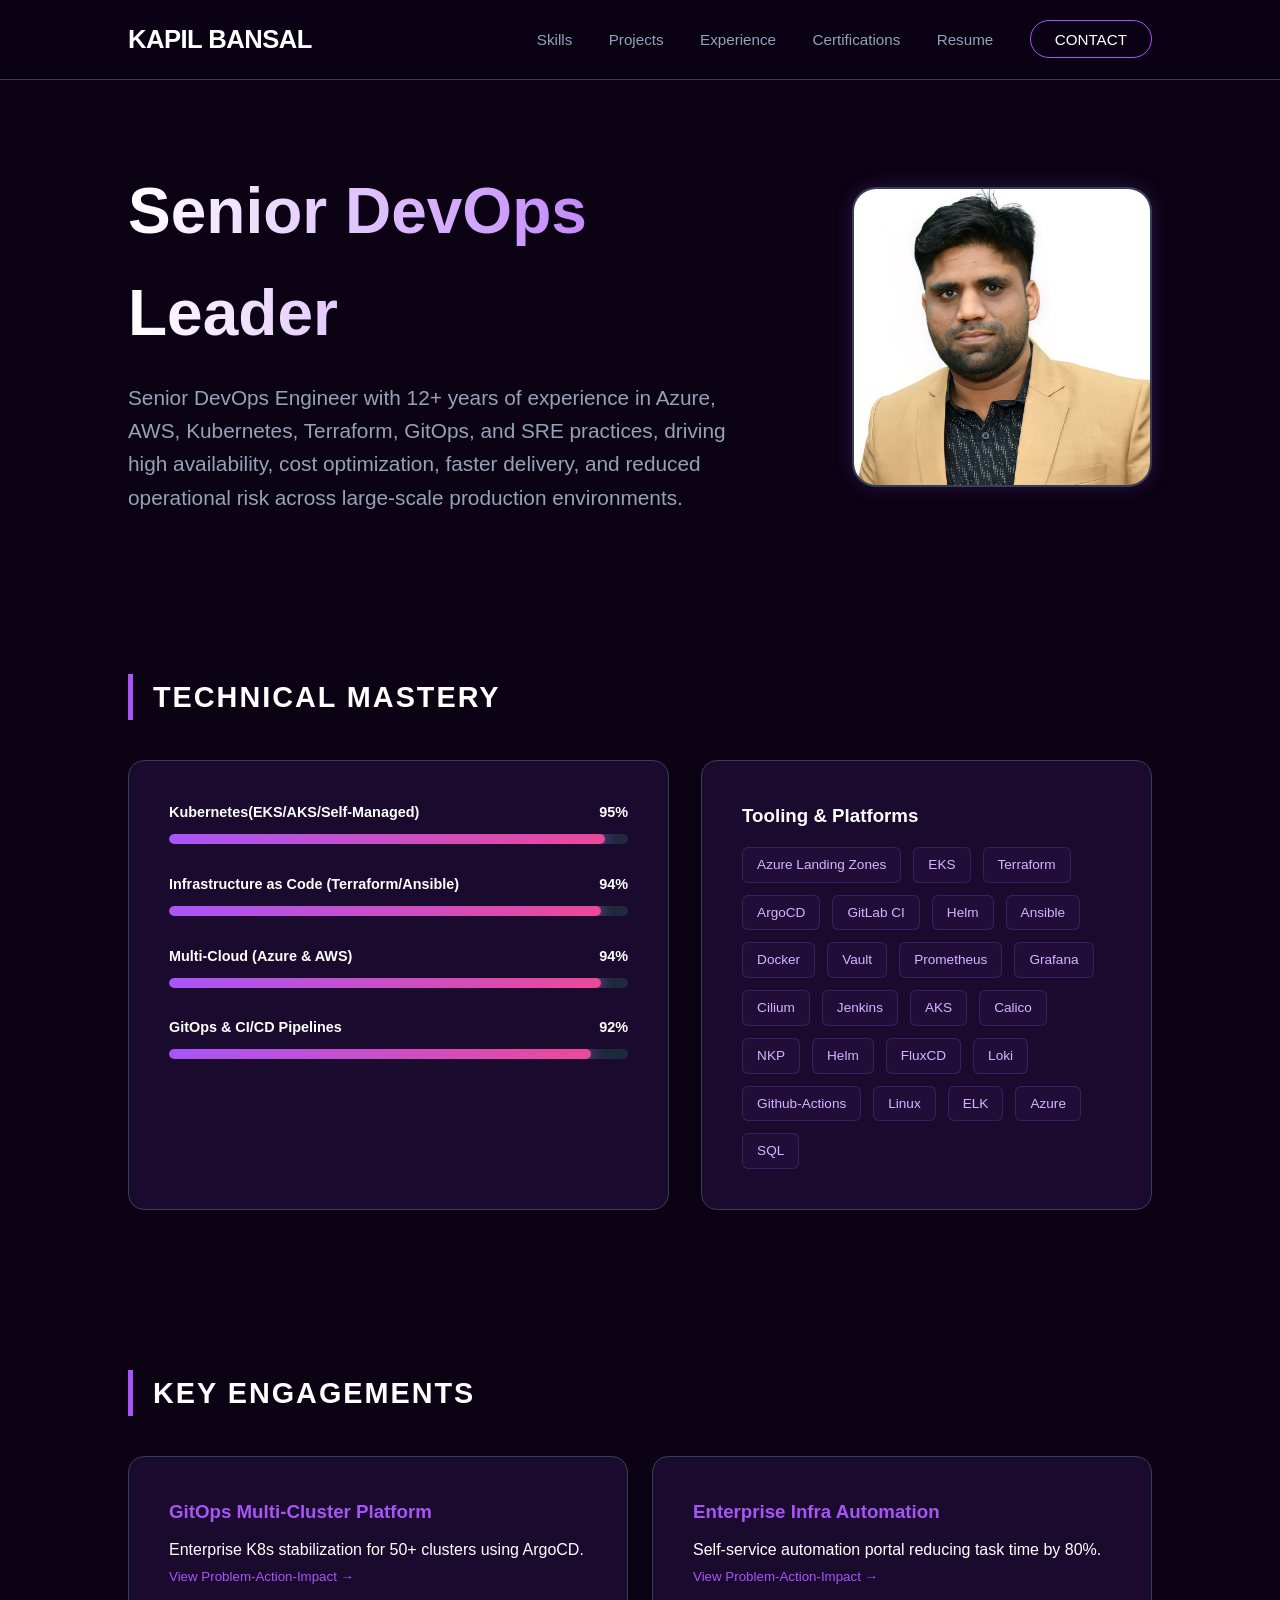
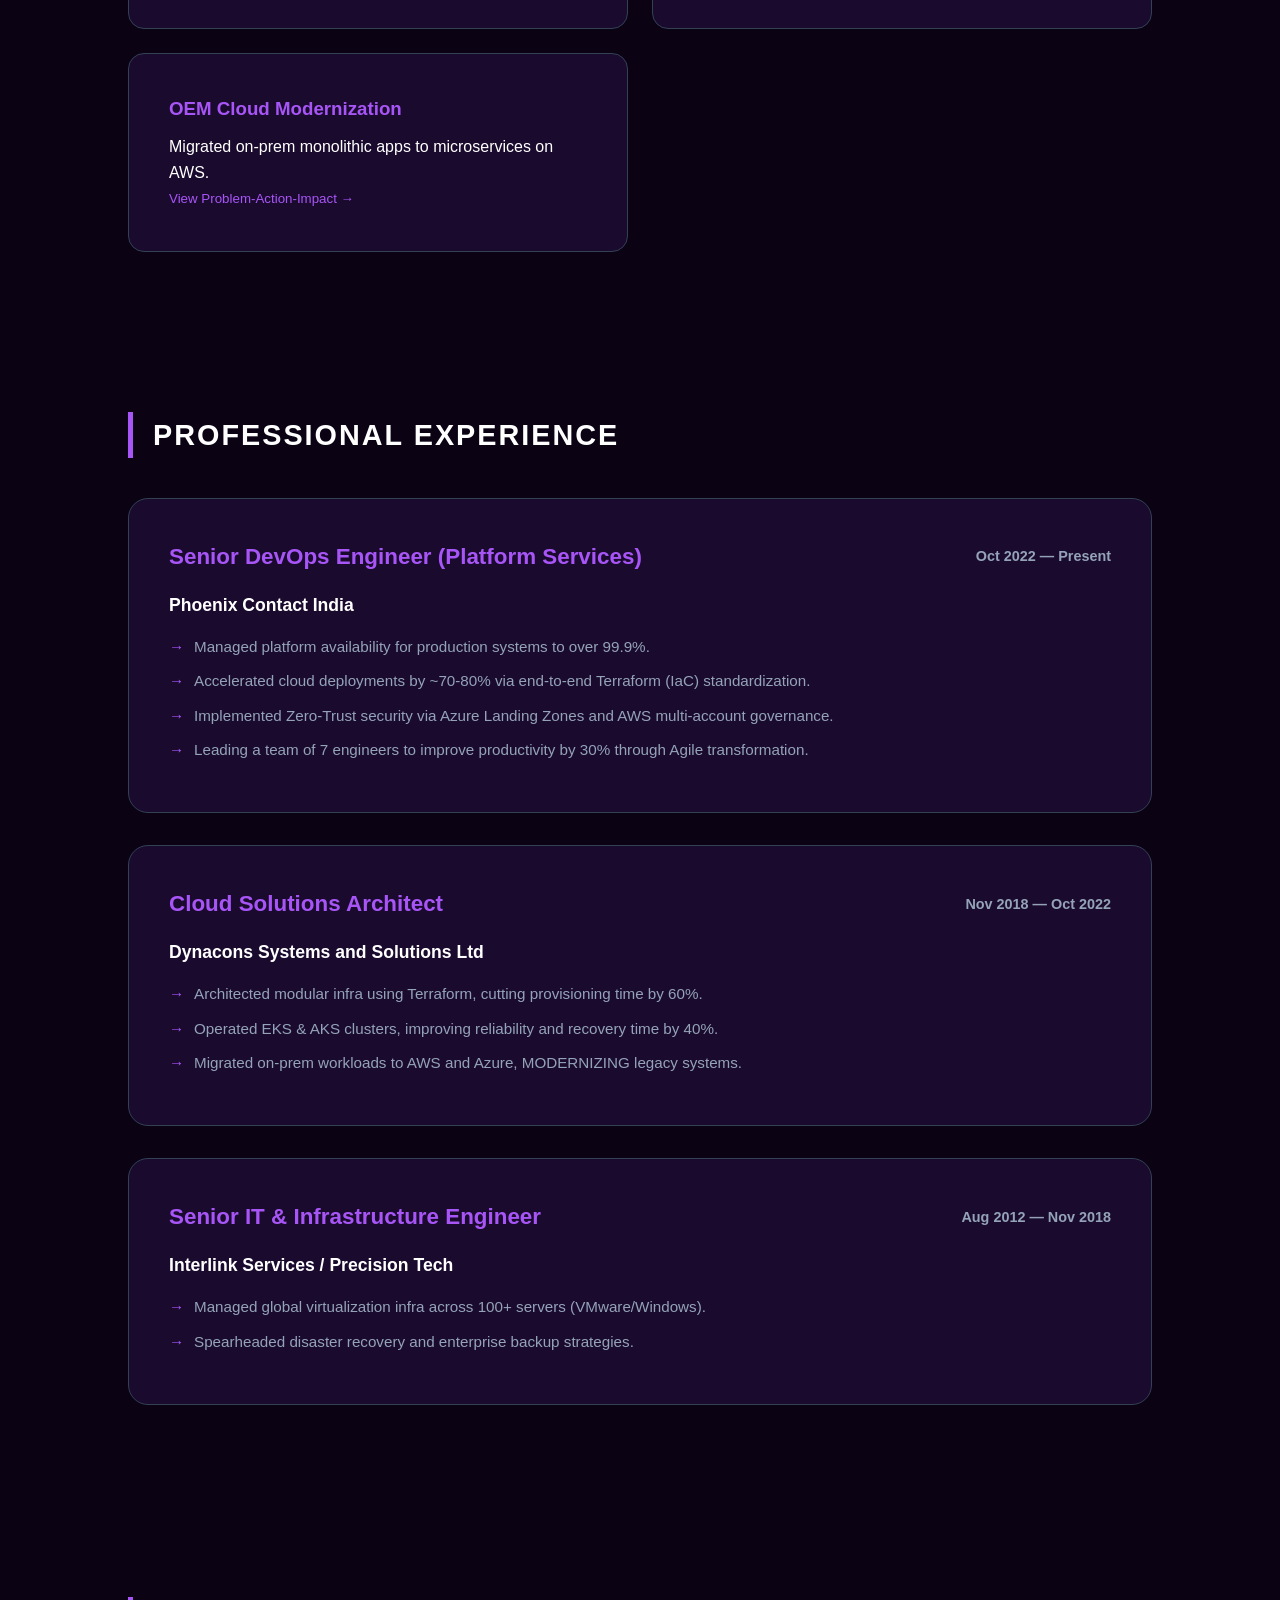
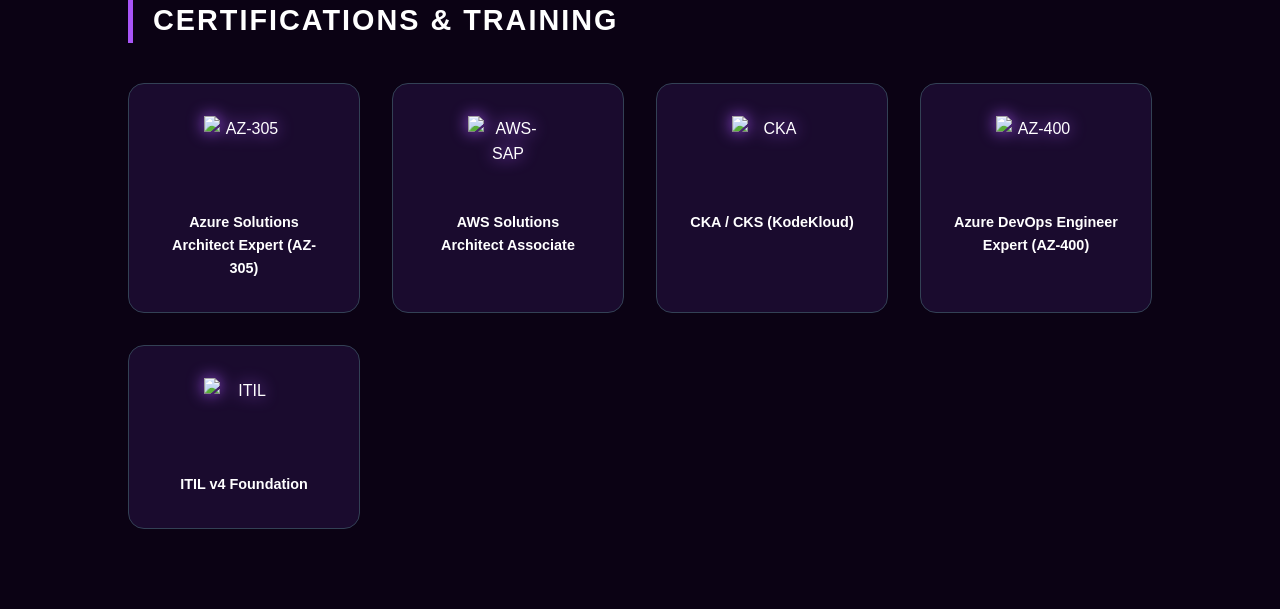
==== commit 3284e470: "Update index.html" ====
--- a/index.html
+++ b/index.html
@@ -3,7 +3,7 @@
 <head>
     <meta charset="UTF-8">
     <meta name="viewport" content="width=device-width, initial-scale=1.0">
-    <title>Kapil Bansal | Senior DevOps Portfolio</title>
+    <title>Kapil Bansal</title>
     <style>
         :root {
             --bg: #0b0214;
@@ -119,7 +119,7 @@
     <section class="hero" id="home">
         <div class="hero-text">
             <h1>Senior DevOps Leader</h1>
-            <p>12+ years of production experience orchestrating high-availability platforms, GitOps automation, and enterprise Cloud-native transformations.</p>
+            <p>Senior DevOps Engineer with 12+ years of experience in Azure, AWS, Kubernetes, Terraform, GitOps, and SRE practices, driving high availability, cost optimization, faster delivery, and reduced operational risk across large-scale production environments. </p>
         </div>
         <div class="profile-container">
             <!-- Ensure your photo is named profile.jpg -->
@@ -133,29 +133,33 @@
         <div class="skills-container">
             <div class="skill-box">
                 <div class="skill-item">
-                    <div class="skill-label"><span>Kubernetes Ecosystem (EKS/AKS/Self-Managed)</span><span>95%</span></div>
+                    <div class="skill-label"><span>Kubernetes(EKS/AKS/Self-Managed)</span><span>95%</span></div>
                     <div class="progress-bg"><div class="progress-fill" data-width="95%"></div></div>
                 </div>
                 <div class="skill-item">
-                    <div class="skill-label"><span>Infrastructure as Code (Terraform/Terragrunt)</span><span>94%</span></div>
+                    <div class="skill-label"><span>Infrastructure as Code (Terraform/Ansible)</span><span>94%</span></div>
                     <div class="progress-bg"><div class="progress-fill" data-width="94%"></div></div>
                 </div>
                 <div class="skill-item">
-                    <div class="skill-label"><span>Multi-Cloud (Azure & AWS)</span><span>92%</span></div>
+                    <div class="skill-label"><span>Multi-Cloud (Azure & AWS)</span><span>94%</span></div>
+                    <div class="progress-bg"><div class="progress-fill" data-width="94%"></div></div>
+                </div>
+                <div class="skill-item">
+                    <div class="skill-label"><span>GitOps & CI/CD Pipelines</span><span>92%</span></div>
                     <div class="progress-bg"><div class="progress-fill" data-width="92%"></div></div>
-                </div>
-                <div class="skill-item">
-                    <div class="skill-label"><span>GitOps & CI/CD Pipelines</span><span>90%</span></div>
-                    <div class="progress-bg"><div class="progress-fill" data-width="90%"></div></div>
                 </div>
             </div>
             <div class="tooling-box">
                 <h3>Tooling & Platforms</h3>
                 <div class="tool-grid">
-                    <span class="tool-tag">Azure Landing Zones</span> <span class="tool-tag">AWS EKS</span> <span class="tool-tag">Terraform</span>
+                    <span class="tool-tag">Azure Landing Zones</span> <span class="tool-tag">EKS</span> <span class="tool-tag">Terraform</span>
                     <span class="tool-tag">ArgoCD</span> <span class="tool-tag">GitLab CI</span> <span class="tool-tag">Helm</span>
                     <span class="tool-tag">Ansible</span> <span class="tool-tag">Docker</span> <span class="tool-tag">Vault</span>
                     <span class="tool-tag">Prometheus</span> <span class="tool-tag">Grafana</span> <span class="tool-tag">Cilium</span>
+                    <span class="tool-tag">Jenkins</span> <span class="tool-tag">AKS</span> <span class="tool-tag">Calico</span>
+                    <span class="tool-tag">NKP</span> <span class="tool-tag">Helm</span> <span class="tool-tag">FluxCD</span>
+                    <span class="tool-tag">Loki</span> <span class="tool-tag">Github-Actions</span> <span class="tool-tag">Linux</span>
+                    <span class="tool-tag">ELK</span> <span class="tool-tag">Azure</span> <span class="tool-tag">SQL</span>
                 </div>
             </div>
         </div>
@@ -269,7 +273,7 @@
             <div style="margin-top:2rem;">
                 <p>📧 <strong>Email:</strong> Kapilbansal380@gmail.com</p>
                 <p style="margin-top:1rem;">📞 <strong>Phone:</strong> +91 99996 21736</p>
-                <p style="margin-top:1rem;">🔗 <strong>LinkedIn:</strong> <a href="https://linkedin.com" target="_blank" style="color:var(--accent)">Visit Profile</a></p>
+                <p style="margin-top:1rem;">🔗 <strong>LinkedIn:</strong> <a href="https://www.linkedin.com/in/kapil-bansal-125101243/" target="_blank" style="color:var(--accent)">Visit Profile</a></p>
             </div>
         </div>
     </div>
@@ -278,15 +282,20 @@
         const projectData = {
             gitops: {
                 title: "GitOps Multi-Cluster Platform",
-                problem: "Managing 50+ K8s clusters led to configuration drift and high manual overhead.",
-                action: "Architected GitOps (ArgoCD + GitLab CI) with standardized Helm charts and Keycloak RBAC.",
+                problem: "Managing 50+ Kubernetes clusters led to high operational overhead (manual effort), configuration drift, and increased risk of deployment failures and downtime. ",
+                action: "Architected GitOps (ArgoCD + GitLab CI) with standardized Helm charts and Keycloak-based RBAC; implemented Blue-Green deployments for controlled releases.",
                 impact: "Reduced manual effort by 70% and achieved zero-downtime releases."
             },
             automation: {
                 title: "Enterprise Infra Automation",
                 problem: "Fragmented IT operations across hybrid clouds led to 80% manual provisioning overhead.",
                 action: "Built Ansible + Rundeck self-service portal for standardized task orchestration.",
-                impact: "80% reduction in task execution time and improved compliance."
+                impact: `
+                    <ul style="padding-left: 1.5rem; color: var(--muted); font-size: 0.95rem;">
+                        <li>Reduced manual effort by ~70% and improved deployment consistency across clusters.</li>
+                        <li>Achieved zero-downtime releases and reduced deployment failures by ~50%.</li>
+                        <li>Improved deployment speed (2–3x) and strengthened security and governance.</li>
+                   </ul>        `
             },
             migration: {
                 title: "OEM Cloud Modernization",
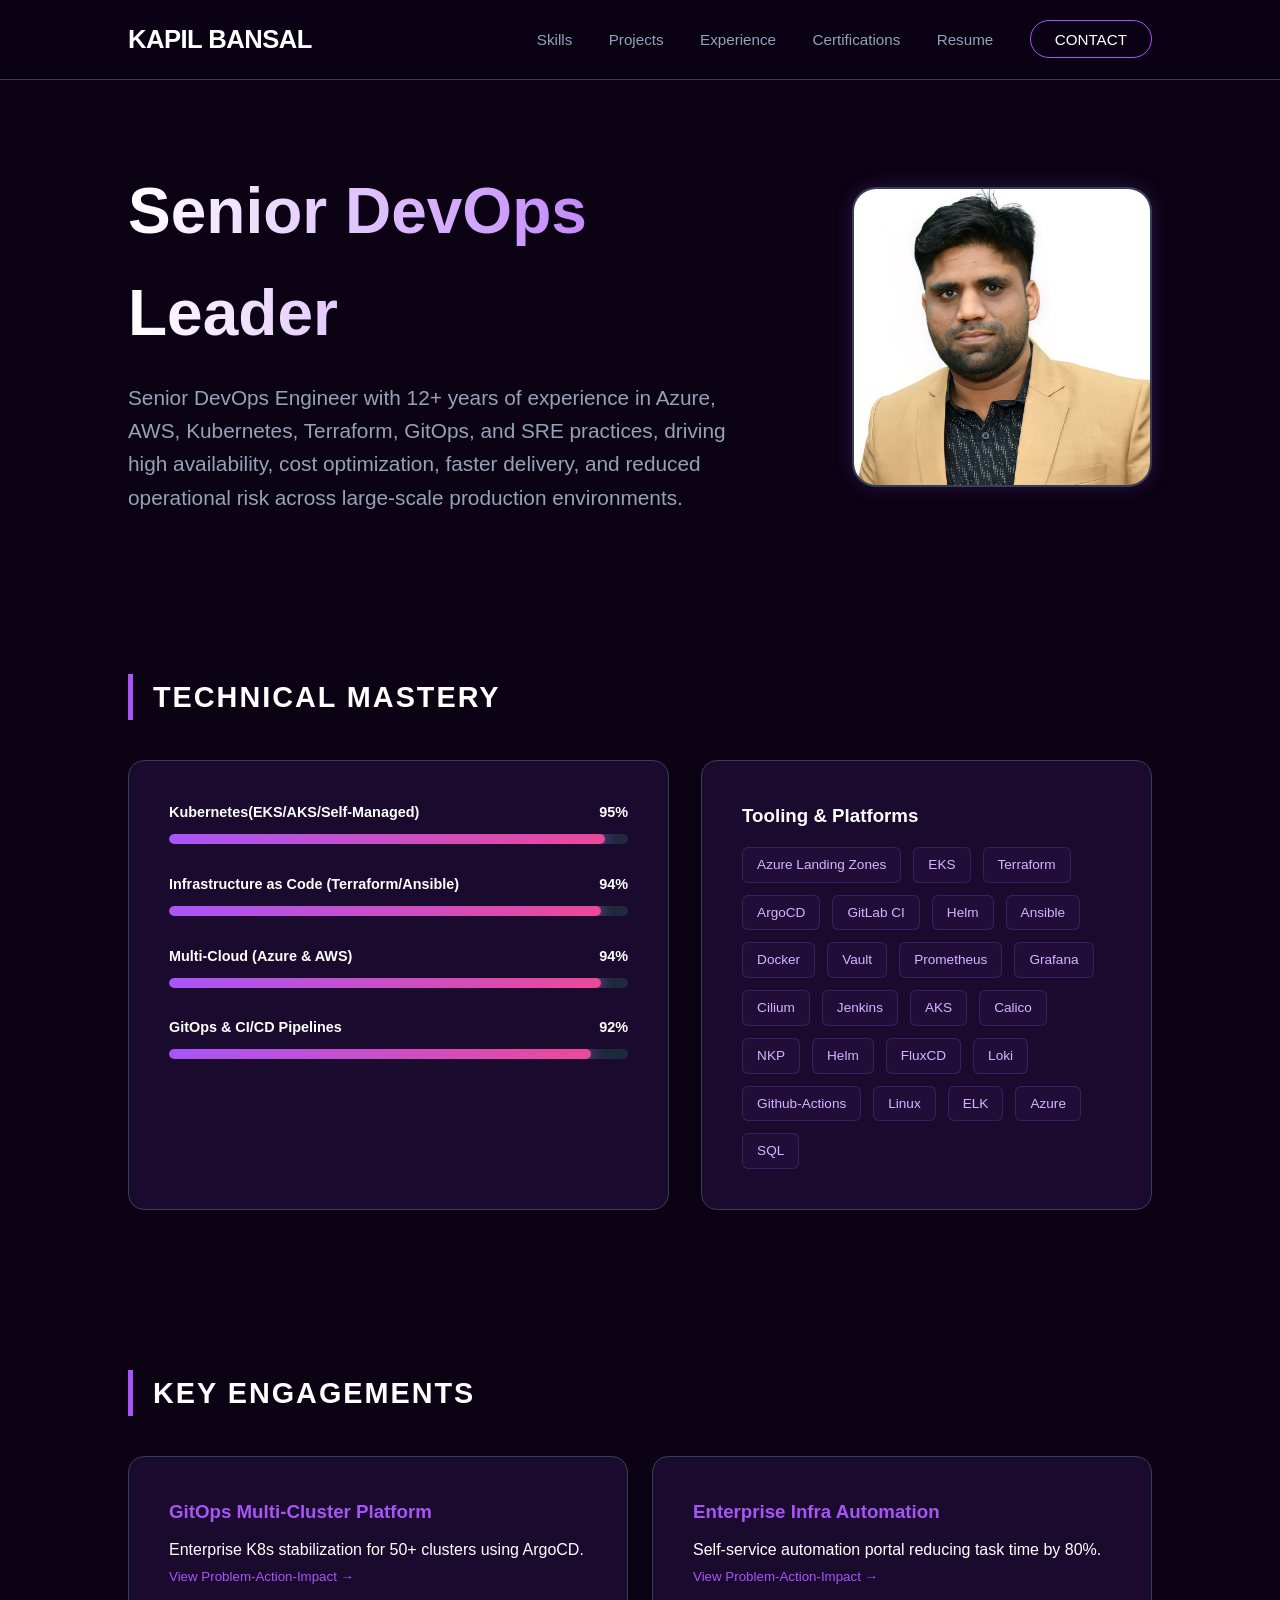
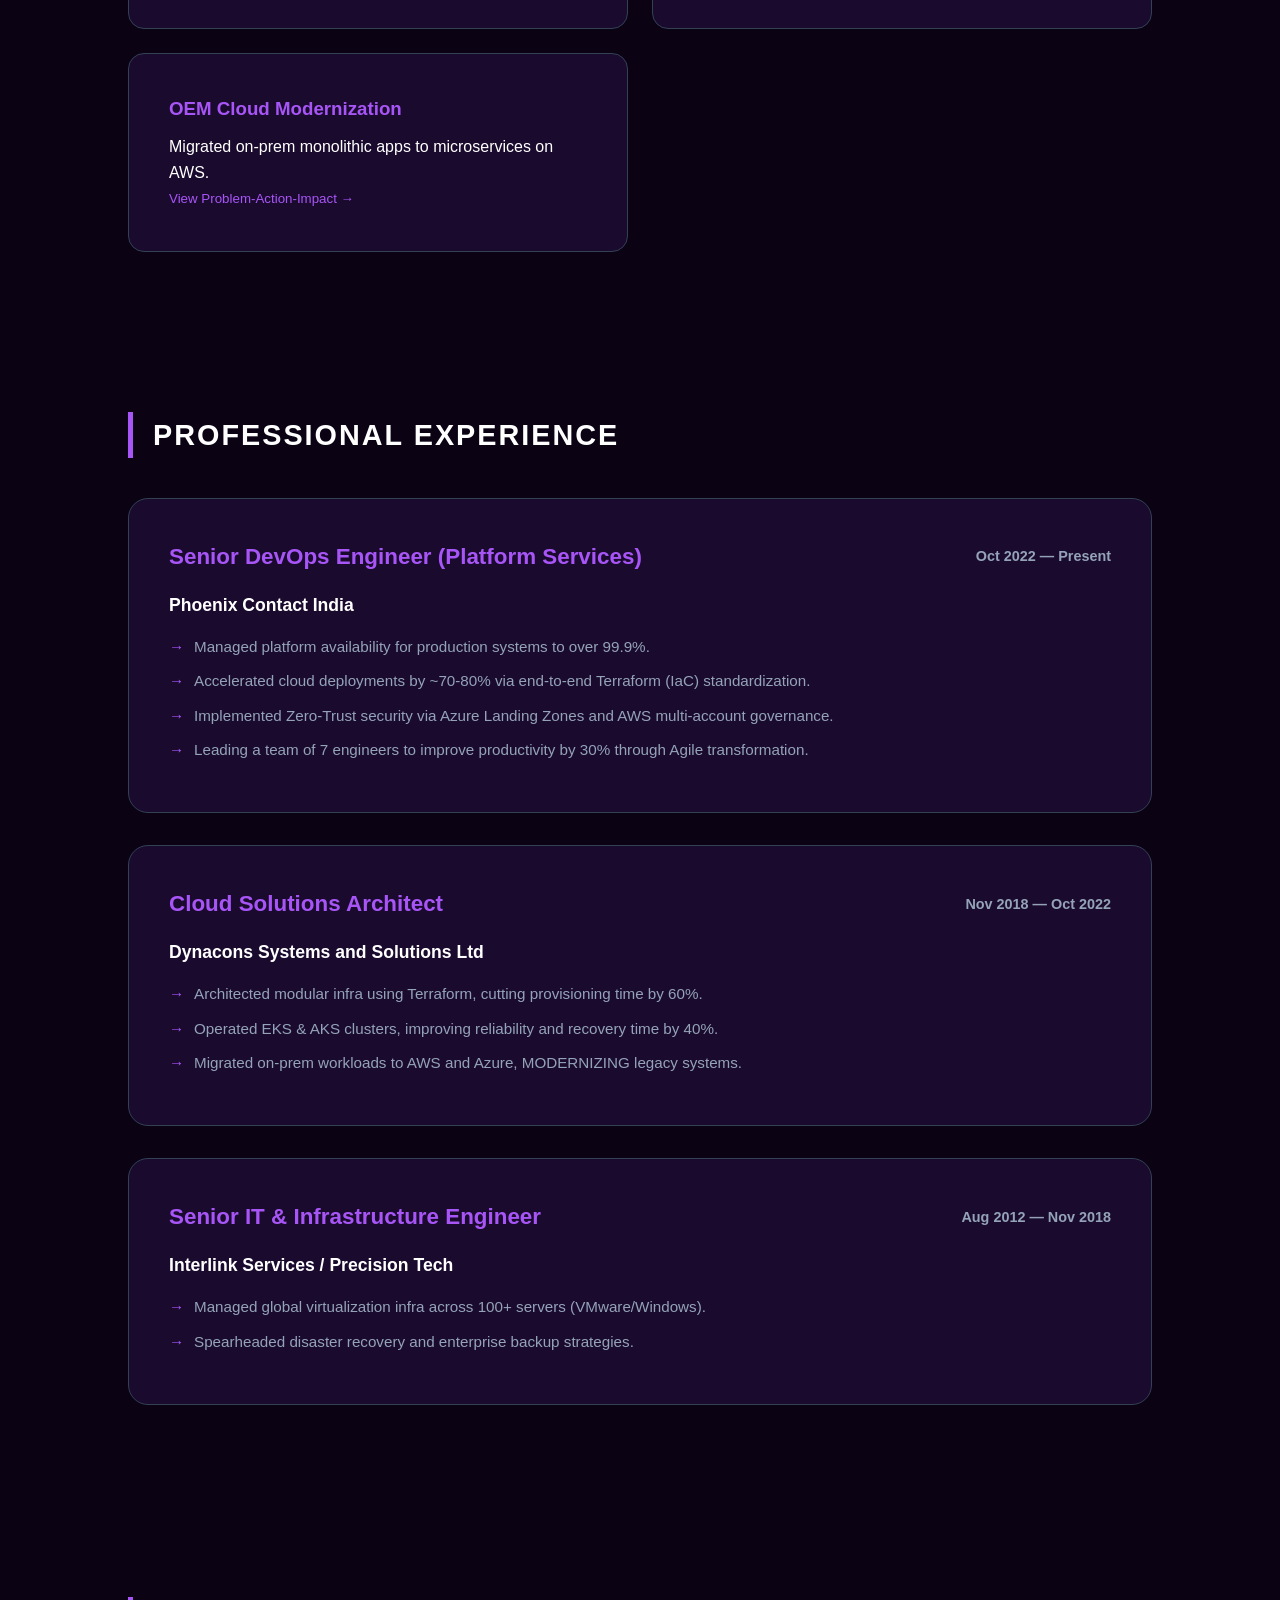
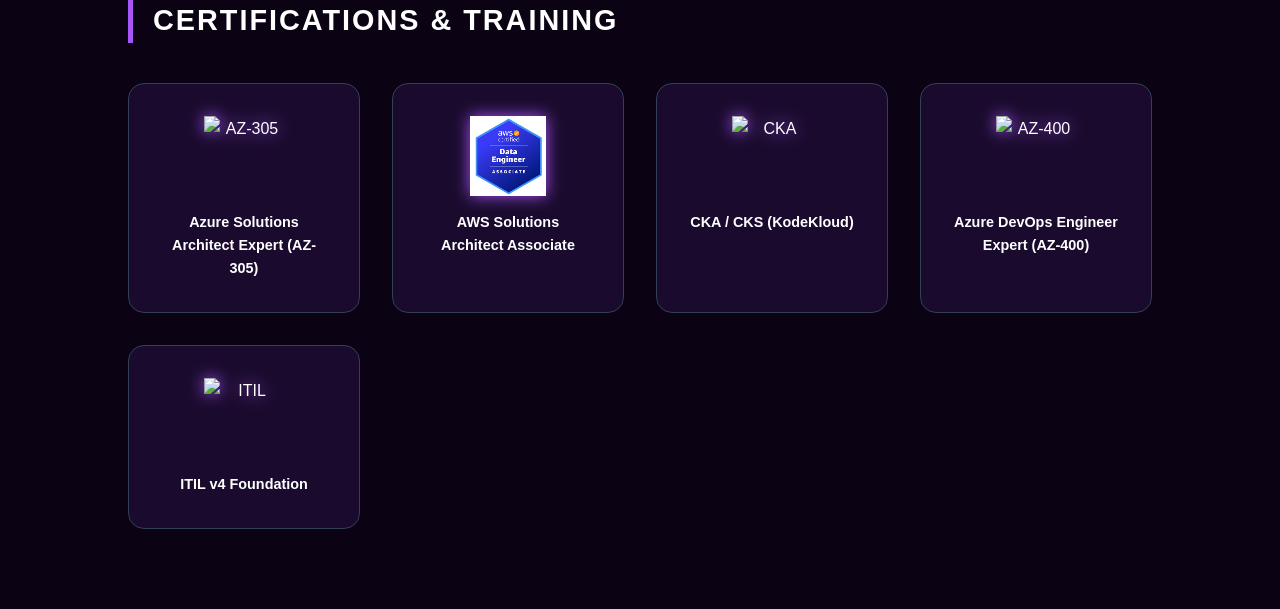
==== commit 79e741db: "Update index.html" ====
--- a/index.html
+++ b/index.html
@@ -240,7 +240,7 @@
                 <p>Azure Solutions Architect Expert (AZ-305)</p>
             </div>
             <div class="cert-card">
-                <img src="https://iconify.design" alt="AWS-SAP">
+                <img src="aws-saac02.png" alt="AWS-SAA-C02">
                 <p>AWS Solutions Architect Associate</p>
             </div>
             <div class="cert-card">
@@ -281,10 +281,16 @@
     <script>
         const projectData = {
             gitops: {
-                title: "GitOps Multi-Cluster Platform",
+                title: "Multi-Cluster GitOps Platform",
                 problem: "Managing 50+ Kubernetes clusters led to high operational overhead (manual effort), configuration drift, and increased risk of deployment failures and downtime. ",
                 action: "Architected GitOps (ArgoCD + GitLab CI) with standardized Helm charts and Keycloak-based RBAC; implemented Blue-Green deployments for controlled releases.",
-                impact: "Reduced manual effort by 70% and achieved zero-downtime releases."
+                impact: `
+                    <ul style="padding-left: 1.5rem; color: var(--muted); font-size: 0.95rem;">
+                        <li>Reduced manual effort by ~70% and improved deployment consistency across clusters.</li>
+                        <li>Achieved zero-downtime releases and reduced deployment failures by ~50%.</li>
+                        <li>Improved deployment speed (2–3x) and strengthened security and governance.</li>
+                   </ul> 
+                   `
             },
             automation: {
                 title: "Enterprise Infra Automation",
@@ -295,7 +301,7 @@
                         <li>Reduced manual effort by ~70% and improved deployment consistency across clusters.</li>
                         <li>Achieved zero-downtime releases and reduced deployment failures by ~50%.</li>
                         <li>Improved deployment speed (2–3x) and strengthened security and governance.</li>
-                   </ul>        `
+                   </ul> `
             },
             migration: {
                 title: "OEM Cloud Modernization",
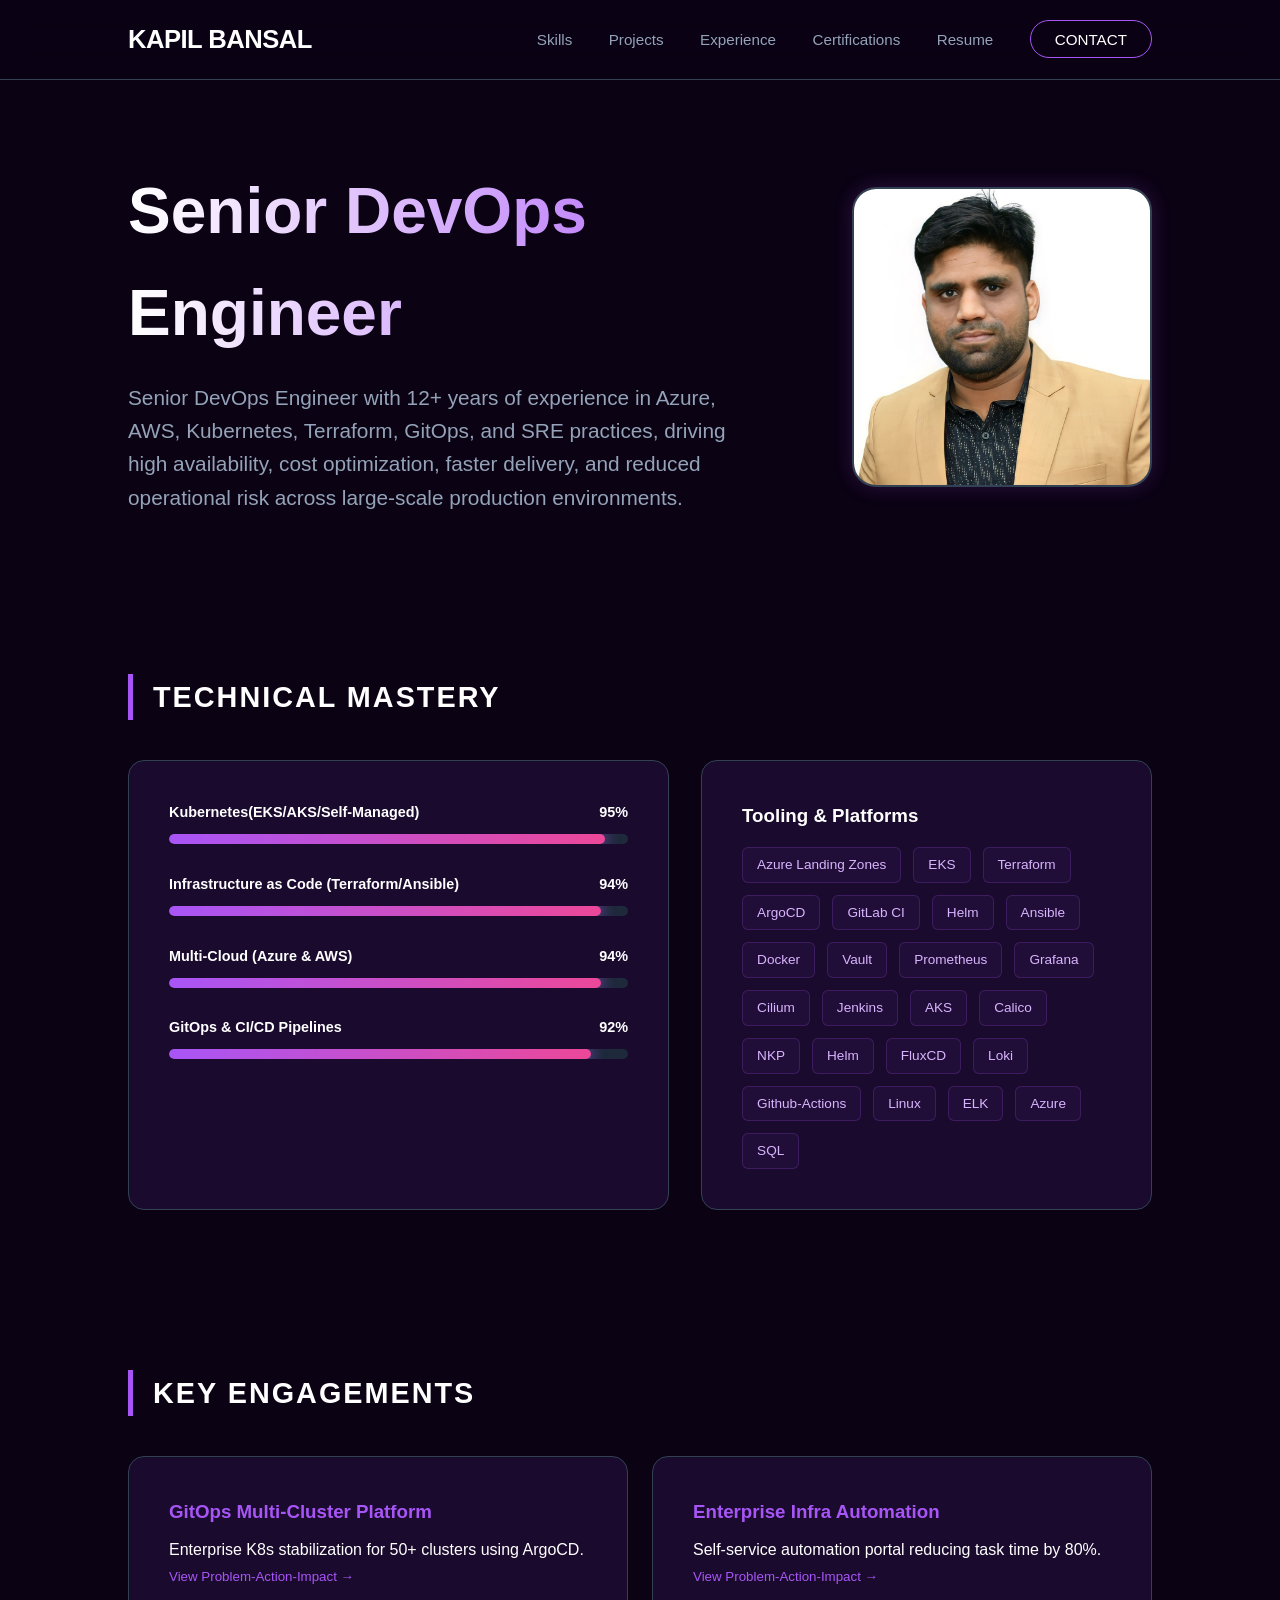
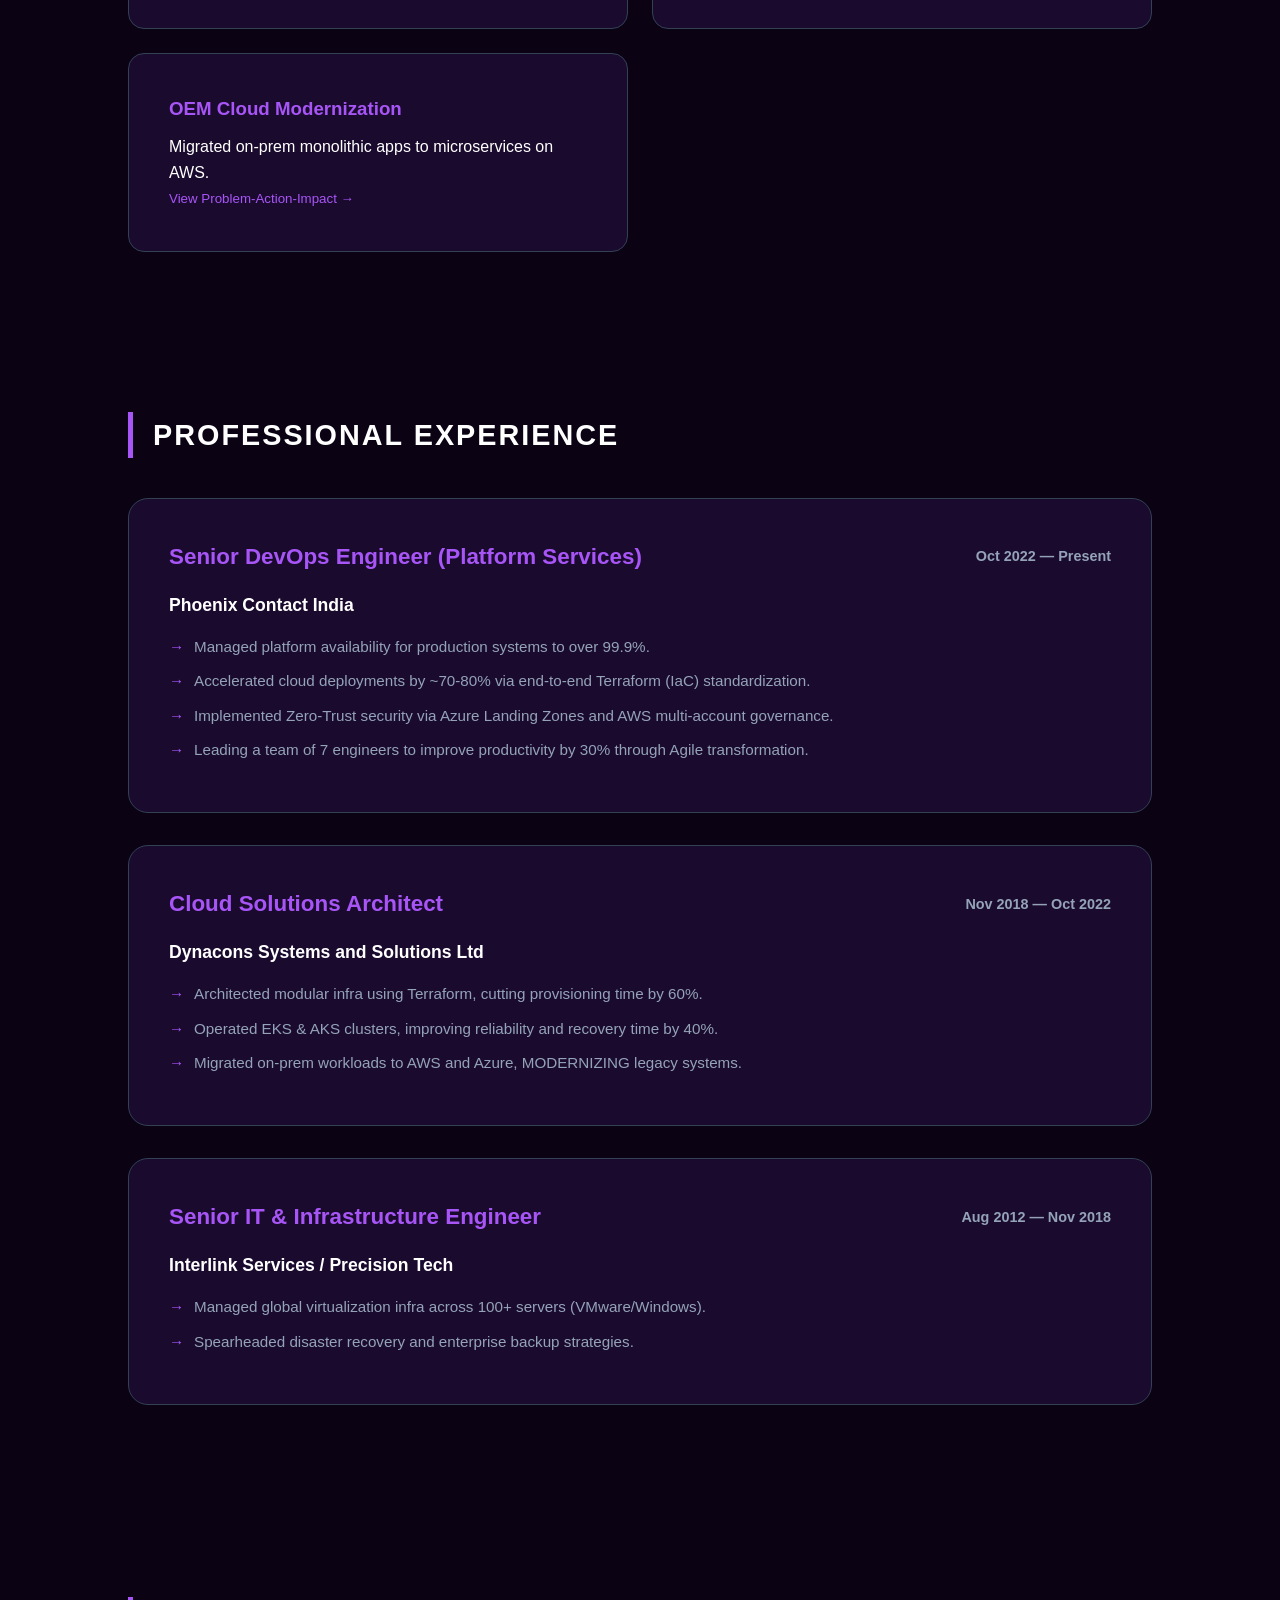
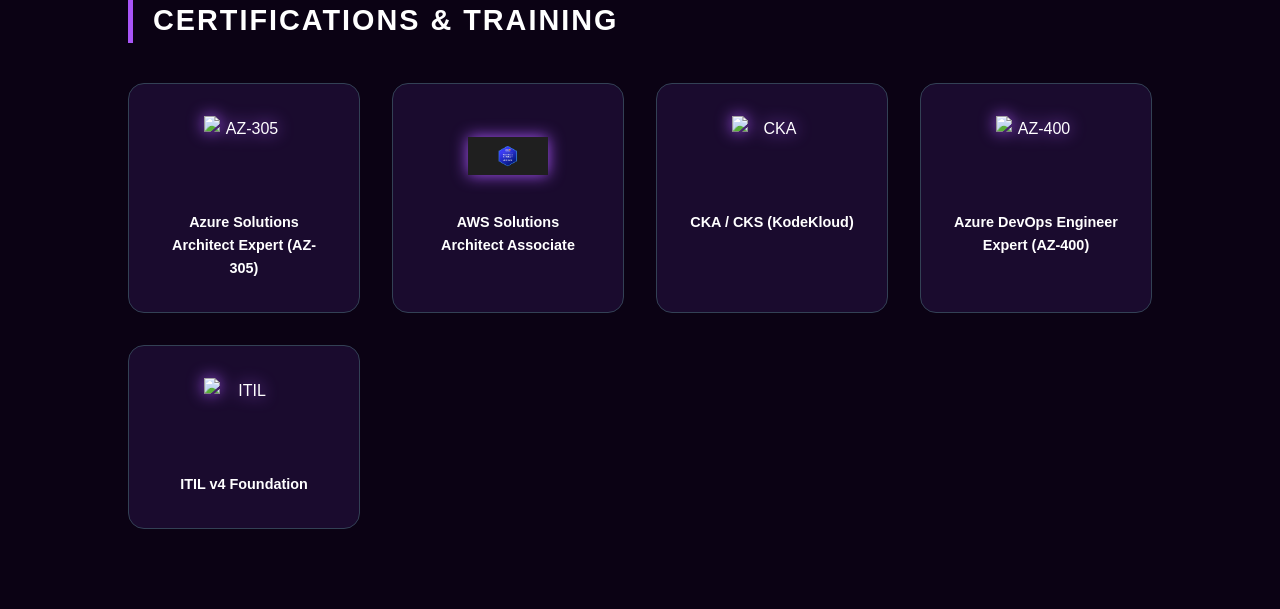
==== commit 85d95206: "Update index.html" ====
--- a/index.html
+++ b/index.html
@@ -118,7 +118,7 @@
     <!-- Hero Section -->
     <section class="hero" id="home">
         <div class="hero-text">
-            <h1>Senior DevOps Leader</h1>
+            <h1>Senior DevOps Engineer</h1>
             <p>Senior DevOps Engineer with 12+ years of experience in Azure, AWS, Kubernetes, Terraform, GitOps, and SRE practices, driving high availability, cost optimization, faster delivery, and reduced operational risk across large-scale production environments. </p>
         </div>
         <div class="profile-container">
